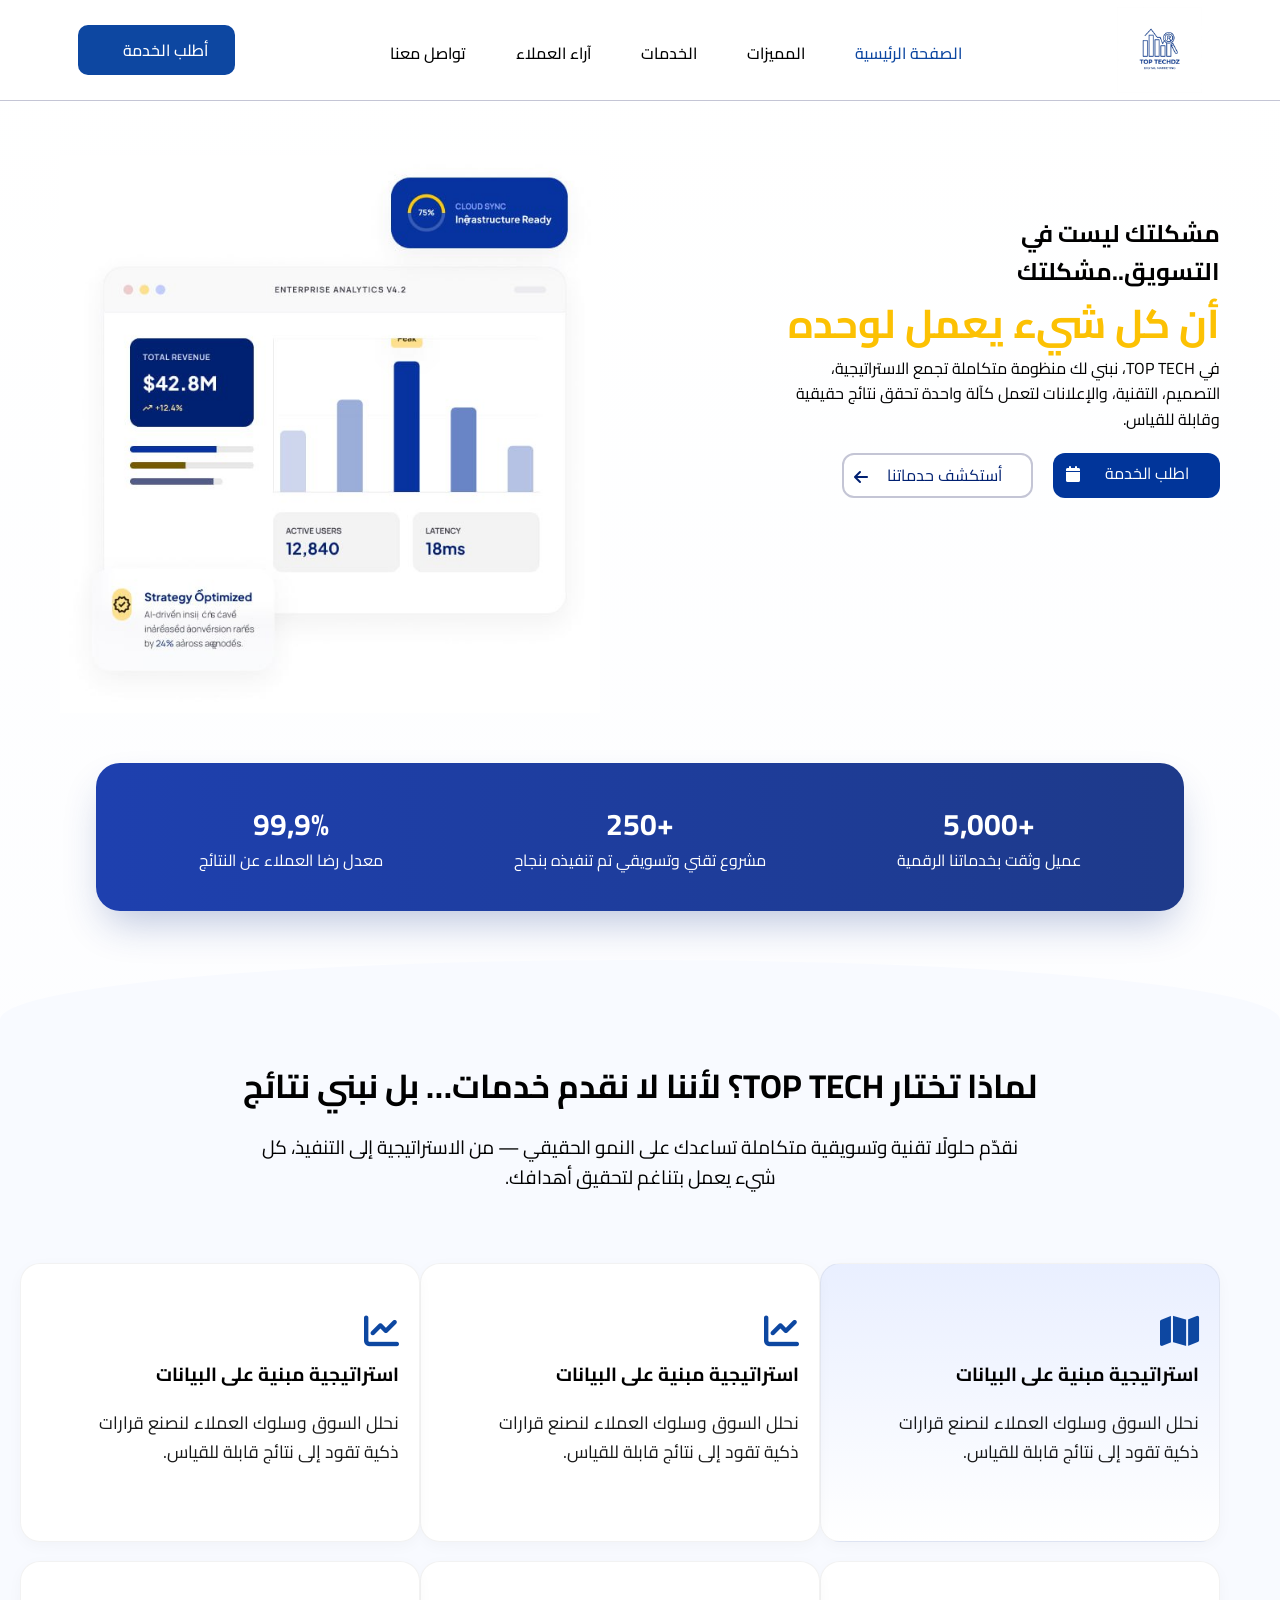
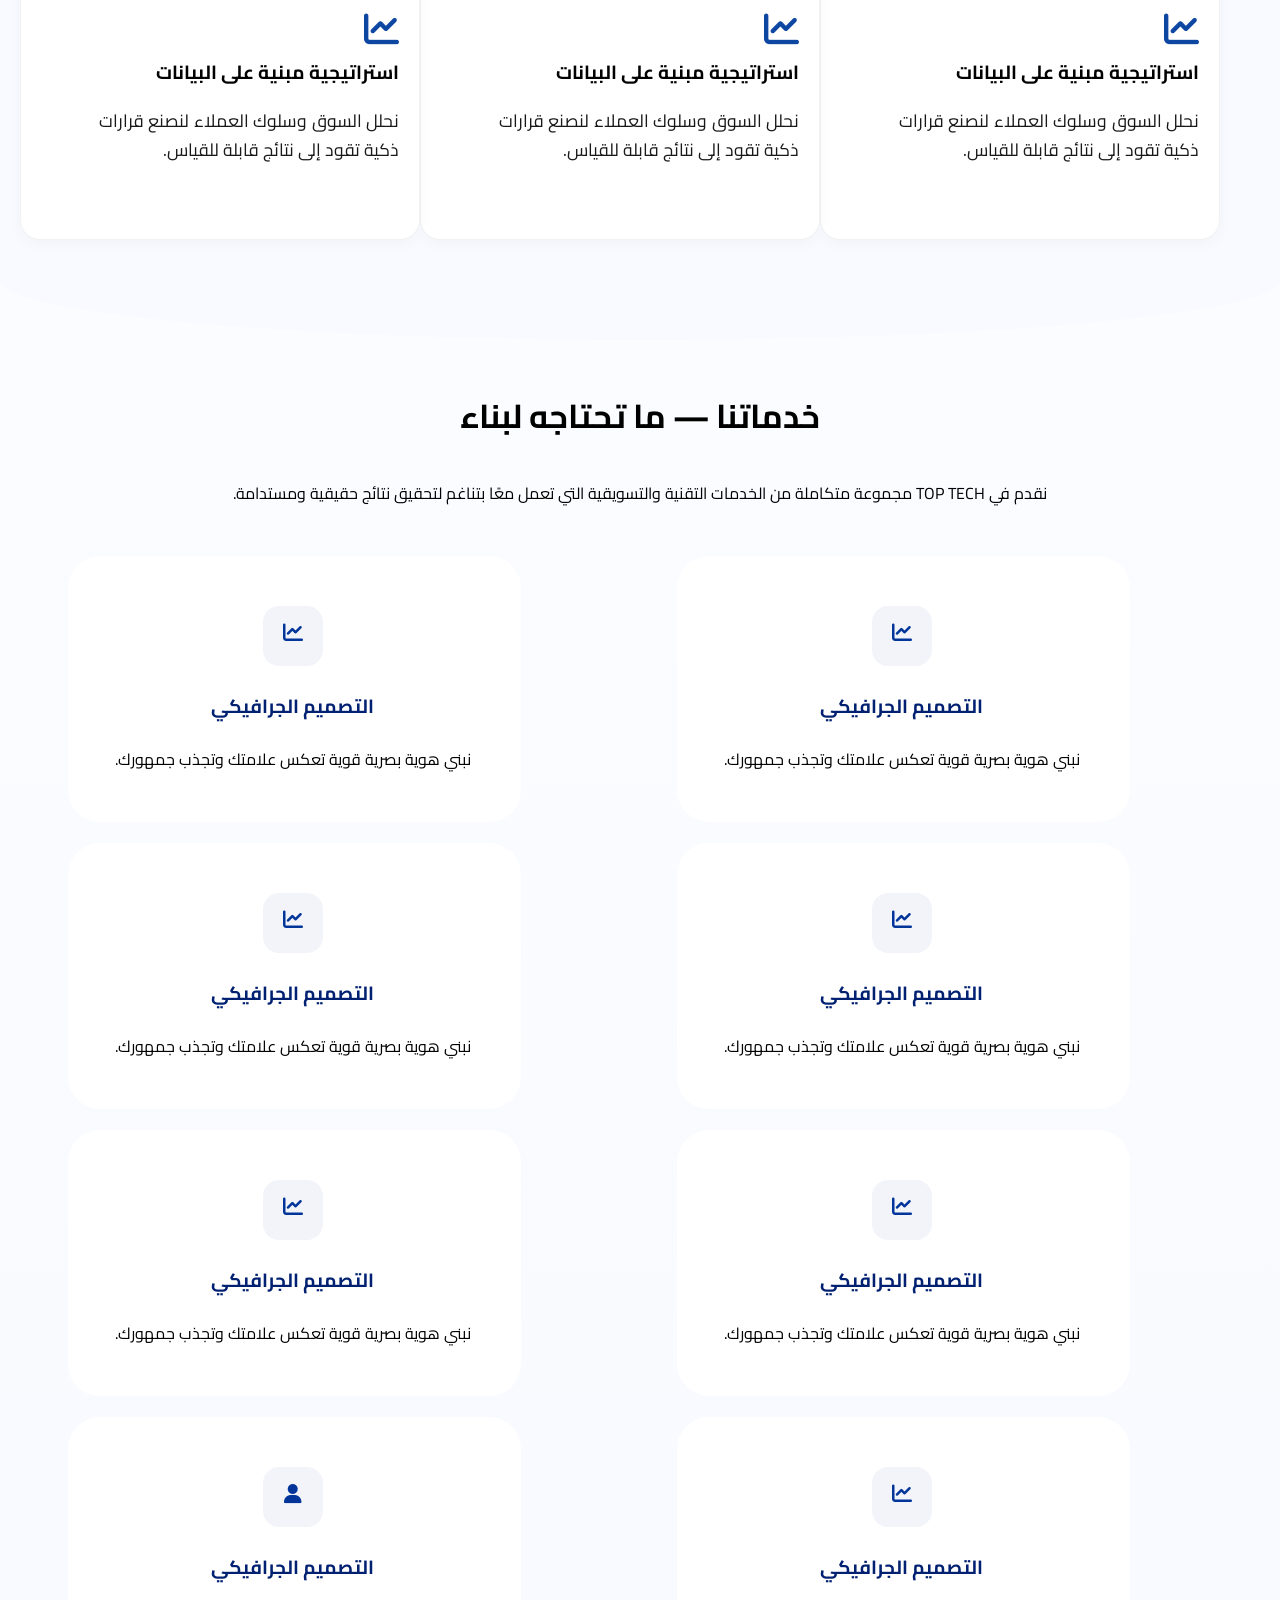
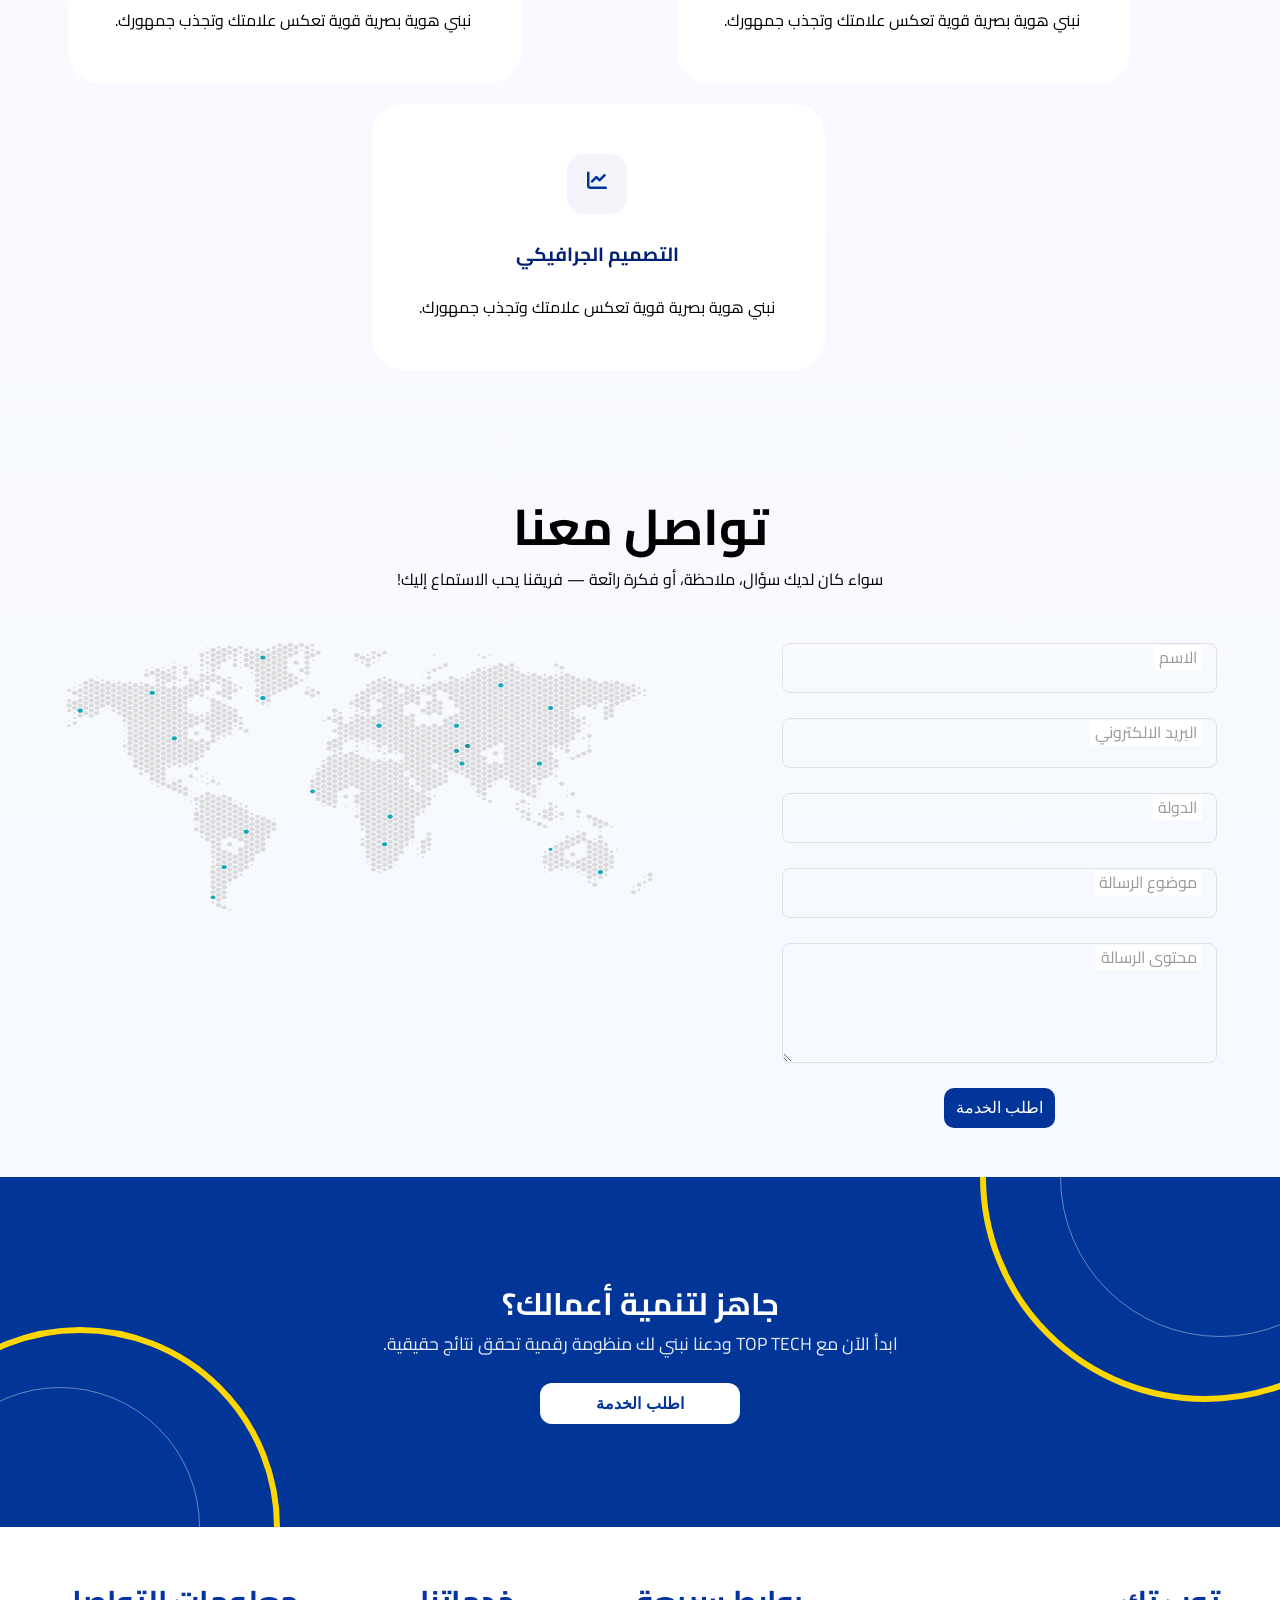
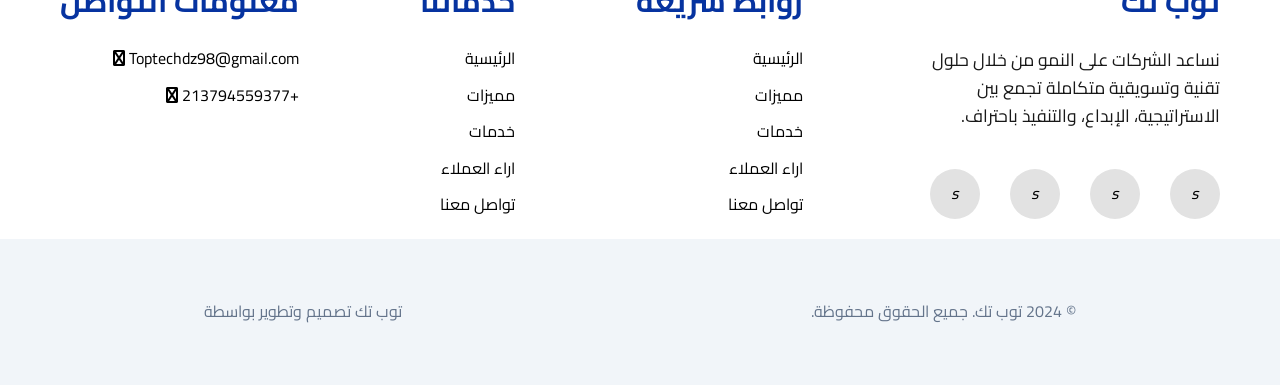
==== index.html @ 5fe34025 "first commit" ====
<!DOCTYPE html>
<html lang="en">
<head>
    <meta charset="UTF-8">
    <meta name="viewport" content="width=device-width, initial-scale=1.0">
    <title>Document</title>
    <link rel="stylesheet" href="https://cdnjs.cloudflare.com/ajax/libs/font-awesome/6.5.1/css/all.min.css" ... />
 <link rel="stylesheet" href="css/main.css">
<link rel="stylesheet" href="css/style.css">
 <link rel="stylesheet" href="css/try.css">
<link rel="stylesheet" href="css/user.css">
<link rel="stylesheet" href="css/mediaquery.css"> 
<link rel="stylesheet" href="css/animiation.css"> 
</head>
<body>
    <header>
        <img src="img/logo.png" class="logo">
        <div class="menu-toggle" id="mobile-menu">
        <i class="fa-solid fa-bars"></i>
    </div>
            <ul>
                <li><a href="" class="active">الصفحة الرئيسية</a></li>
                <li><a href=""> المميزات</a></li>
                <li><a href="">الخدمات </a></li>
                <li><a href="">آراء العملاء </a></li>
                <li><a href="">تواصل معنا </a></li>
            </ul>
        <a class="request-sercive">أطلب الخدمة</a>
    </header>

    <section class="hero">
<div class="hero-content">
    <h1>مشكلتك ليست في التسويق..مشكلتك </h1>
    <span>أن كل شيء يعمل  لوحده </span>
    <p>في TOP TECH، نبني لك منظومة متكاملة تجمع الاستراتيجية، التصميم،
التقنية، والإعلانات لتعمل كآلة واحدة تحقق نتائج حقيقية وقابلة للقياس.</p>
<div class="btns">
    <a href="#" class="ask">
        اطلب الخدمة
        <i class="fa-solid fa-calendar"></i>
    </a>
    <a href="#" class="discocer"> أستكشف حدماتنا

        <i class="fa-solid fa-arrow-left"></i>
    </a>
</div>
</div>
<div class="hero-img">
<img src="img/hero.jpeg">
</div>
    </section>
<section class="statics reveal fade-right">
    <div class="clinints">
        <span class="number">+5,000</span>
        <span>عميل وثقت بخدماتنا الرقمية</span>
    </div>
    <div class="clinints">
        <span class="number">+250</span>
        <span>مشروع تقني وتسويقي تم تنفيذه بنجاح</span>
    </div>
    <div class="clinints">
        <span class="number">99,9%</span>
        <span>معدل رضا العملاء عن النتائج</span>
    </div>
</section>
<section class="why-us reveal">
    <span>لماذا تختار TOP TECH؟  لأننا لا نقدم خدمات… بل نبني نتائج</span>
    <p>نقدّم حلولًا تقنية وتسويقية متكاملة تساعدك على النمو الحقيقي — من الاستراتيجية إلى التنفيذ، كل شيء يعمل بتناغم لتحقيق أهدافك.</p>
    <section class="content ">
        <div class="active">
<i class="fa-solid fa-map"></i>
            <span>استراتيجية مبنية على البيانات</span>
            <p>نحلل السوق وسلوك العملاء لنصنع قرارات ذكية تقود إلى نتائج قابلة للقياس.</p>
        </div>
        <div>
        <i class="fa-solid fa-chart-line"></i>
            <span>استراتيجية مبنية على البيانات</span>
            <p>نحلل السوق وسلوك العملاء لنصنع قرارات ذكية تقود إلى نتائج قابلة للقياس.</p>
        </div>
        <div>
      <i class="fa-solid fa-chart-line"></i>
            <span>استراتيجية مبنية على البيانات</span>
            <p>نحلل السوق وسلوك العملاء لنصنع قرارات ذكية تقود إلى نتائج قابلة للقياس.</p>
        </div>
        <div>
        <i class="fa-solid fa-chart-line"></i>
            <span>استراتيجية مبنية على البيانات</span>
            <p>نحلل السوق وسلوك العملاء لنصنع قرارات ذكية تقود إلى نتائج قابلة للقياس.</p>
        </div>
        <div>
        <i class="fa-solid fa-chart-line"></i>
            <span>استراتيجية مبنية على البيانات</span>
            <p>نحلل السوق وسلوك العملاء لنصنع قرارات ذكية تقود إلى نتائج قابلة للقياس.</p>
        </div>
        <div>
        <i class="fa-solid fa-chart-line"></i>
            <span>استراتيجية مبنية على البيانات</span>
            <p>نحلل السوق وسلوك العملاء لنصنع قرارات ذكية تقود إلى نتائج قابلة للقياس.</p>
        </div>
    </section>
</section>
<section class="services reveal">
    <span class="title">خدماتنا — ما تحتاجه لبناء</span>
    <p>نقدم في TOP TECH مجموعة متكاملة من الخدمات التقنية والتسويقية التي تعمل
معًا بتناغم لتحقيق نتائج حقيقية ومستدامة.</p>
<div class="cotnent">
    <div class="service">
   <i class="fa-solid fa-chart-line"></i>
        <span class="title">التصميم الجرافيكي</span>
        <p>نبني هوية بصرية قوية تعكس علامتك وتجذب
جمهورك.</p>
    </div>
    <div class="service">
   <i class="fa-solid fa-chart-line"></i>
        <span class="title">التصميم الجرافيكي</span>
        <p>نبني هوية بصرية قوية تعكس علامتك وتجذب
جمهورك.</p>
    </div>
    <div class="service">
   <i class="fa-solid fa-chart-line"></i>
        <span class="title">التصميم الجرافيكي</span>
        <p>نبني هوية بصرية قوية تعكس علامتك وتجذب
جمهورك.</p>
    </div>
    <div class="service">
   <i class="fa-solid fa-chart-line"></i>
        <span class="title">التصميم الجرافيكي</span>
        <p>نبني هوية بصرية قوية تعكس علامتك وتجذب
جمهورك.</p>
    </div>
    <div class="service">
   <i class="fa-solid fa-chart-line"></i>
        <span class="title">التصميم الجرافيكي</span>
        <p>نبني هوية بصرية قوية تعكس علامتك وتجذب
جمهورك.</p>
    </div>
    <div class="service">
   <i class="fa-solid fa-chart-line"></i>
        <span class="title">التصميم الجرافيكي</span>
        <p>نبني هوية بصرية قوية تعكس علامتك وتجذب
جمهورك.</p>
    </div>
    <div class="service">
   <i class="fa-solid fa-chart-line"></i>
        <span class="title">التصميم الجرافيكي</span>
        <p>نبني هوية بصرية قوية تعكس علامتك وتجذب
جمهورك.</p>
    </div>
    <div class="service">
   <i class="fa-solid fa-user"></i>
        <span class="title">التصميم الجرافيكي</span>
        <p>نبني هوية بصرية قوية تعكس علامتك وتجذب
جمهورك.</p>
    </div>
    <div class="service">
   <i class="fa-solid fa-chart-line"></i>
        <span class="title">التصميم الجرافيكي</span>
        <p>نبني هوية بصرية قوية تعكس علامتك وتجذب
جمهورك.</p>
    </div>
</div>
</section>
<!-- <section class="users reveal">
    <span class="title">ماذا يقول مستخدمونا عن Top Tech</span>
</section> -->
<section class="contact-us reveal">
    <span class="title">تواصل معنا</span>
    <p>سواء كان لديك سؤال، ملاحظة، أو فكرة رائعة — فريقنا يحب الاستماع إليك!</p>
    <div class="content">
    <div class="contact-form">
        <form action="">
            <div class="input-group">
  <input type="text" id="name" placeholder=" " required>
  <label for="name">الاسم</label>
</div>
            <div class="input-group">
  <input type="text" id="name" placeholder=" " required>
  <label for="name">البريد الالكتروني</label>
</div>

            <div class="input-group">
  <input type="text" id="name" placeholder=" " required>
  <label for="name">الدولة</label>
</div>

            <div class="input-group">
  <input type="text" id="name" placeholder=" " required>
  <label for="name">موضوع الرسالة</label>
</div>


     <div class="input-group">
    <textarea id="message" placeholder=" " required></textarea>
    <label for="message">محتوى الرسالة</label>
</div>
<button>اطلب الخدمة</button>
        </form>
    </div>
    <div class="contact-img">
        <img src="img/MAP.png">
    </div>
</section>
<section class="ask-services reveal">
    <div class="bg-shape left-1"></div>
    <div class="bg-shape left-2"></div>
    <div class="bg-shape right-1"></div>
    <div class="bg-shape right-2"></div>
    <div class="content">
    <span class="title">جاهز لتنمية أعمالك؟</span>
    <p>ابدأ الآن مع TOP TECH ودعنا نبني لك منظومة رقمية تحقق نتائج حقيقية.</p>
    <button>اطلب الخدمة</button>
    </div>
</section>

<footer class="reveal">
    <div class="content">
<div class="info">
    <span>توب تك</span>
    <p>نساعد الشركات على النمو من خلال حلول
تقنية وتسويقية متكاملة تجمع بين
الاستراتيجية، الإبداع، والتنفيذ باحتراف.
</p>
<div class="social">
  <a href="">  <i>s</i></a>
  <a href="">  <i>s</i></a>
  <a href="">  <i>s</i></a>
  <a href="">  <i>s</i></a>
</div>
</div>    

<div class="links">
    <span>روابط سريعة</span>
    <ul>
        <li><a href="">الرئيسية</a></li>
        <li><a href="">مميزات</a></li>
        <li><a href="">خدمات</a></li>
        <li><a href="">اراء العملاء</a></li>
        <li><a href="">تواصل معنا</a></li>
    </ul>
</div>
<div class="links">
    <span> خدماتنا</span>
    <ul>
        <li><a href="">الرئيسية</a></li>
        <li><a href="">مميزات</a></li>
        <li><a href="">خدمات</a></li>
        <li><a href="">اراء العملاء</a></li>
        <li><a href="">تواصل معنا</a></li>
    </ul>
</div>
<div class="contacts">
    <span>معلومات التواصل</span>
    <div class="contatct">
    <div class="con">
        <span>Toptechdz98@gmail.com</span>
   <i class="fa-brands fa-facebook"></i>
    </div>
    <div class="con">
        <span>+213794559377</span>
<i class="fa-brands fa-facebook"></i>
    </div>
    </div>
</div>
    </div>
    <div class="copyright">
        <span>
© 2024 توب تك. جميع الحقوق محفوظة.</span>
<span>توب تك
تصميم وتطوير بواسطة</span>
    </div>
</footer>
</div>

<script>
function reveal() {
    var reveals = document.querySelectorAll(".reveal");

    for (var i = 0; i < reveals.length; i++) {
        var windowHeight = window.innerHeight;
        var elementTop = reveals[i].getBoundingClientRect().top;
        var elementVisible = 100; // المسافة قبل ما يبدأ الأنميشن (بالبكسل)

        if (elementTop < windowHeight - elementVisible) {
            reveals[i].classList.add("active");
        }
    }
}

// تشغيل الدالة عند السكرول
window.addEventListener("scroll", reveal);

// تشغيلها مرة واحدة عند تحميل الصفحة للتأكد من العناصر الظاهرة أصلاً
reveal();
</script>

</body>
</html>
---- css/main.css ----
@import url('https://fonts.googleapis.com/css2?family=Cairo:wght@400;500;700&display=swap');

body {
    font-family: 'Cairo', sans-serif;
}
*, *::before, *::after {
    margin: 0;
    padding: 0;
    box-sizing: border-box;
}
html {
    scroll-behavior: smooth; 
}
body {
    line-height: 1.6;
    overflow-x: hidden;
    direction: rtl; 
    font-family: 'Cairo', sans-serif;
    direction: rtl; 
    background: linear-gradient(180deg, #FFFFFF 0%, #F4F7FF 100%);
    box-sizing: border-box;
}
.fas, .fab, .far, .fa {
    font-family: "Font Awesome 5 Free" !important; /* تأكد من اسم الإصدار لديك */
}
ul {
    list-style: none; 
}
a {
    text-decoration: none;
    color: inherit;
}
img {
    max-width: 100%;
    display: block;
}

button {
    cursor: pointer;
    border: none;
    outline: none;
    background: none;
    transition: var(--transition);
}
.fa, .fas, .fab, .far, .fa-solid, .fa-brands {
    font-family: "Font Awesome 6 Free" !important;
    font-weight: 900; /* ضروري جداً للأيقونات الممتلئة */
}
header{
    background-color: #FFFFFF;
    display: flex;
    justify-content: space-around;
    border-bottom: 1px solid #C4C5D5;
}
header .logo{
    width: 85px;
    height: 86px;
    margin-top: 7px;
    margin-bottom: 7px;
}
header  ul{
    display: flex;
    margin-top: 41px;
    gap:50px;
}
header  ul li  a{
font-weight: 500;
font-size: 16px;
color: #000000;
    transition: all 0.3s ease;
}
header  ul li  a:hover,
header  ul li  a.active{
    color: #0D47A1;
}
header .request-sercive{
    display: block;
    width: 157px;
    height: 50px;
    margin-top: 25px;
    background-color: #0D47A1;
    color: white;
    border: none;
    border-radius: 10px;
    font-size: 16px;
    font-weight: 500;
    padding: 13px 27px 10px 26px;
}



footer{
    
    background: white;
    display: flex;
    flex-direction: column;
}
footer .content{
    display: flex;
    flex-wrap: wrap;
    justify-content: space-around;
    padding-top: 50px;
    margin-bottom: 20px;
}

footer .content .info span
{
        font-size: 30px;
    font-weight: bold;
    color: #0633A0;
}
footer .content .info p

{
        width: 296px;
    margin-top: 21px;
    margin-bottom: 39px;
}
footer .content .info .social{
        display: flex;
    gap: 30px;
}
footer .content .info .social a

{
    background: #E2E2E2;
    width: 50px;
    height: 50px;
    text-align: center;
    padding-top: 12px;
    border-radius: 50%;
}
footer .content .links span
{
        font-size: 30px;
    font-weight: bold;
    color: #0633A0;
}
footer .content .links  ul{
   margin-top: 21px;
       display: flex;
    flex-direction: column;
    gap: 11px;
}
footer .content .contacts>span
{
    font-size: 30px;
    font-weight: bold;
    color: #0633A0;
}

footer .contacts .contacts> .con

{
    margin-top: 21px;
    display: flex;
    flex-direction: column;
    gap: 11px;
}
footer .contacts .contatct{
        margin-top: 21px;
    display: flex;
    flex-direction: column;
    gap: 11px;
}
footer  .copyright{
    display: flex;
    justify-content: space-around;
    padding-top: 60px;
    padding-bottom: 60px;
    background-color: #F1F5F9;
    color:
rgba(100, 116, 139, 1);
}
---- css/style.css ----
/****************/
/* هذا الكود يمنع خط 'Cairo' من التأثير على الأيقونات */

/*************hero***********/
.hero{
    padding-top: 54px;
    display: flex;
    justify-content: space-around;
    gap: 50px;
    padding-bottom: 50px;
}
.hero .hero-content{
    padding-top: 60px;
    padding-bottom: 20px;
}

.hero .hero-content h1{
    
    width: 339px;
}
.hero .hero-content span

{
        font-size: 40px;
    font-weight: bold;
    color: #FCC103;
}
.hero .hero-content p{
    width: 450px;
}
.hero .hero-content  .btns{
    display: flex;
    margin-top: 20px;
    gap: 20px;
}
.hero .hero-content  .btns .ask{
    background: #01359A;
    display: block;
    color: white;
      width: 167px;
    height: 45px;
    padding-top: 8px;
    padding-right: 19px;
    border-radius: 12px;
    display: flex;
    justify-content: space-around;
}
.hero .hero-content  .btns .ask i{
    padding-top: 5px;
    display: block;
}
.hero .hero-content  .btns .discocer{
    background: #ffff;
    display: flex;
    color: #002071;
    width: 191px;
    height: 45px;
    padding-top: 8px;
    padding-right: 19px;
    border-radius: 12px;
    border: 2px solid rgba(196, 197, 213, 1);
    justify-content: space-around;
}
.hero .hero-content  .btns .discocer i{
    display: block;
    padding-top: 6px;
}
.hero .hero-img{
          width: 540px;
}
/*****************/
.statics{
    display: flex;
    justify-content: space-around;
    background: #01359A;
    width: 85%;
    margin: auto;
    border-radius: 24px;
    padding: 37px;
    margin-bottom: 50px;
    background: linear-gradient(90deg, #1e40af 0%, #1e3a8a 100%);
    box-shadow: 0 20px 40px -10px rgba(30, 58, 138, 0.3);
}
.statics .clinints{
     display: flex;
    flex-direction: column;
    color: white;
    text-align: center;
}
.statics .clinints .number{
        font-size: 30px;
    font-weight: bold;
}
/*****/
.why-us{
    background: #F5F8FF;
    padding: 100px 20px;
    margin: auto;
    text-align: center;
    position: relative;
    background-color: #f8faff; /* لون الخلفية الفاتح جداً */
    overflow: hidden;/* هذا السطر يصنع الانحناء في الأعلى والأسفل */
border-top-left-radius: 50% 60px;
border-top-right-radius: 50% 60px;
border-bottom-left-radius: 50% 60px;
border-bottom-right-radius: 50% 60px;
}
.why-us>span{
        font-size: 33px;
    font-weight: bold;
    display: block;
    margin-bottom: 19px;
}
.why-us>p{
    color: #000000;
    font-size: 19px;
    width: 800px;
    display: block;
    margin: auto;}
   
.why-us .content{
margin-top: 50px;
    display: flex;
    flex-wrap: wrap;
    justify-content: space-around;
      margin-right: 40px;

}
.why-us .content div{
    flex: 1 1 350px; /* ينمو ويصغر، لكن حجمه الأساسي 300px */
    max-width: 450px; /* نحدد أقصى عرض للكرت الواحد حتى لا يتمدد بشكل مبالغ فيه */
        display: flex;
    background: #fff;
    flex-direction: column;
    margin-top: 20px;
    padding-top: 50px;
    text-align: justify;
    padding-right: 20px;
    padding-bottom: 50px;
    border-radius: 20px;
    padding-left: 53px;
    border: 1px solid rgba(0, 0, 0, 0.05); 
    box-shadow: 0 4px 15px rgba(0, 0, 0, 0.03);
    transition: transform 0.3s ease, box-shadow 0.3s ease, border-color 0.3s ease;
    will-change: transform; /* تلميح للمتصفح لتجهيز تسريع الجهاز (GPU acceleration) */
}
.why-us .content div.active,
.why-us .content div:hover{
    background: linear-gradient(180deg, #E9EFFF 0%, #FFFFFF 100%);
}

.why-us .content div:hover{

transform: translateY(-8px); /* ترفع البطاقة للأعلى قليلاً (قيمة سالبة) */
    box-shadow: 0 10px 25px rgba(0, 71, 177, 0.08); /* ظل أعمق وبلون الأزرق الخفيف */
    border-color: #0047b1; /* تغيير لون الـ border ليتناسب مع هوية TOP TECH */
    }
.why-us   .content div i{
    color: #0D47A1;
        width: 20px;
    display: block;
    height: 20px;
    margin-bottom: 25px;
    font-size: 35px;
}
.why-us   .content div span{
    font-weight: bold;
    font-size: 19px;
    margin-bottom: 20px;
}
.why-us  .content div  p{
width: 300px;
}
/*****************/
.services{
        display: flex;
    flex-direction: column;
    flex-wrap: wrap;
    margin-top: 50px;
    text-align: center;

}
.services >span.title{
        font-size: 33px;
    font-weight: bold;
    margin-bottom: 38px;
}
.services .cotnent{
        display: flex;
    flex-wrap: wrap;
    justify-content: space-around;
    margin-top: 50px;
    margin-bottom: 50px;
    gap: 21px;
    
    padding-right: 83px;
}
.services .cotnent  .service{
      background: white;
    border-radius: 32px;
    padding-top: 50px;
    padding-bottom: 50px;
    text-align: center;
    padding-right: 50px;
    padding-left: 47px;
    display: flex;
    flex-direction: column;
    gap: 25px;
}
.services .cotnent  .service i{
        display: block;
    width: 60px;
    text-align: center;
    margin: auto;
    height: 60px;
    border-radius: 16px;
    padding-top: 17px;
    color: #01359A;
    background: #0633A00D;
    font-size: 20px;
    font-weight: bold;

}
.services   .cotnent  .service .title
{
        color: #002071;
    font-size: 19px;
    font-weight: bold;
}

.contact-us{
    margin-top: 66px;
    text-align: center;
    margin-bottom: 50px;
}

.contact-us .title{
        font-size: 50px;
    font-weight: bold;
}
.contact-us p{
    margin-bottom: 50px;
}
.contact-us
.content{
    display: flex;
    justify-content: space-around;
}
.contact-us .contact-form

{
    
    width: 34%;
}
.contact-us .contact-form button{

    background: #01359A;
    width: 111px;
    height: 40px;
    border-radius: 10px;
    color: white;
    font-size: 16px;}
.contact-us
.content .contact-img img{
    
    width: 594px;
    height: 268px;
}

.ask-services{
background-color: #013698; /* اللون الأزرق الأساسي */
    height: 350px;
    width: 100%;
    position: relative;
    overflow: hidden; /* لقص الزوائد خارج الإطار */
    display: flex;
    align-items: center;
    justify-content: center;
    text-align: center;
    color: white;
    direction: rtl; /* لضبط اتجاه النص العربي */
}
.ask-services .title{
    
    font-size: 31px;
    font-weight: bold;
}
.ask-services button{
    
    background: white;
    width: 200px;
    height: 41px;
    border-radius: 12px;
    font-size: 16px;
    color: #01359A;
    font-weight: bold;
}




.bg-shape {
    position: absolute;
    border: 1.5px solid rgba(255, 255, 255, 0.4); /* خط أبيض شفاف */
    border-radius: 50%;
    pointer-events: none; /* لكي لا تعيق النقر على الزر */
}

/* --- الجهة اليسرى --- */
.left-1 {
    width: 280px;
    height: 280px;
    bottom: -140px;
    left: -80px;
}

.left-2 {
    width: 400px;
    height: 400px;
    bottom: -200px;
    left: -120px;
        border: 6px solid;
    border-color: #FFD700; /* الخط الأصفر/الذهبي */
}

/* --- الجهة اليمنى --- */
.right-1 {
    width: 320px;
    height: 320px;
    top: -160px;
    right: -100px;
}

.right-2 {
    width: 450px;
    height: 450px;
    top: -225px;
    right: -150px;
        border: 6px solid;
    border-color: #FFD700; /* الخط الأصفر/الذهبي */
}

/* محتوى النص */
.content { z-index: 2; }
.content h1 { font-size: 2.2rem; margin-bottom: 15px; font-weight: bold; }
.content p { font-size: 1.1rem; margin-bottom: 25px; opacity: 0.9; }

.cta-button {
    background: white;
    color: #013698;
    padding: 12px 30px;
    border: none;
    border-radius: 8px;
    font-weight: bold;
    font-size: 1rem;
    cursor: pointer;
    transition: 0.3s;
}

.cta-button:hover {
    background: #f0f0f0;
    transform: translateY(-2px);
}








.container {
    width: 100%;
    max-width: 1200px; /* أو 1140px حسب عرض التصميم عندك */
    margin-right: auto;
    margin-left: auto;
    padding-right: 10px;
    padding-left: 10px;
    /* لإضافة لمسة احترافية تناسب التصميم */
    box-sizing: border-box; 
}

/* لجعل الحاويات داخل الشبكة (Grid) متناسقة */
.section-wrapper {
    padding: 80px 0; /* مسافة رأسية كبيرة بين الأقسام كما في التصميم */
}

/* */
/* .services */
/* .services */
/* .services */
/* .services */
/* .services */
/* .services */
/* .services */
/* .why-us */
/* .why-us */
---- css/try.css ----
/* الحاوية الرئيسية */
.input-group {
    position: relative;
    margin-bottom: 25px;
    width: 100%;
}

/* تنسيق الـ Input */
.input-group input {
    width: 100%;
    padding: 15px;
    border: 1px solid #e0e0e0; /* لون الـ Border الافتراضي */
    border-radius: 8px;
    outline: none;
    background: transparent;
    transition: 0.3s;
    font-size: 16px;
    text-align: right; /* للغة العربية */
        width: 318px;
}

/* تنسيق الـ Label */
.input-group label {
    position: absolute;
    right: 15px; /* البداية من اليمين */
    top: 50%;
    transform: translateY(-50%);
    background: #fff; /* خلفية بيضاء لتغطية الـ Border */
    padding: 0 5px;
    color: #999;
    pointer-events: none; /* لكي لا يمنع الضغط على الـ input */
    transition: 0.3s ease;
}

/* الحالة عند الضغط (Focus) أو عندما لا يكون الحقل فارغاً */
.input-group input:focus,
.input-group input:not(:placeholder-shown) {
    border-color: #0D47A1; /* لون الـ Border عند التفاعل */
}

.input-group input:focus + label,
.input-group input:not(:placeholder-shown) + label {
    top: 0; /* يرتفع للأعلى ليقطع الـ Border */
    font-size: 12px;
    color: #0D47A1;
    font-weight: bold;
}
/* الحاوية الأساسية */
.input-group {
    position: relative;
    margin-bottom: 20px;
    direction: rtl;
}

/* تنسيق الـ Textarea */
.input-group textarea {
    width: 100%;
    min-height: 120px;
    padding: 20px 15px 10px; /* زيادة الحشو العلوي لترك مساحة للـ Label */
    border: 1px solid #e0e0e0;
    border-radius: 10px;
    outline: none;
    background-color: #fcfcfc;
    font-family: 'Cairo', sans-serif;
    font-size: 15px;
    transition: all 0.3s ease;
    display: block;
}

/* تنسيق الـ Label الافتراضي (جوا الـ textarea) */
.input-group label {
    position: absolute;
    top: 18px; /* مكانه وهو جوا */
    right: 15px;
    color: #999;
    font-size: 15px;
    pointer-events: none; /* عشان تضغط من خلاله */
    transition: all 0.3s ease; /* سرعة الحركة */
    background: transparent;
}

/* الحالة المهمة: 
   عند التركيز (focus) 
   أو إذا كان الحقل "ليس فارغاً" (:not(:placeholder-shown))
*/
.input-group textarea:focus + label,
.input-group textarea:not(:placeholder-shown) + label {
    top: -12px;           /* يطلعه فوق الحدود */
    right: 12px;          /* يزيحه لليمين قليلاً */
    font-size: 12px;      /* يصغر الخط */
    color: #003399;       /* يغير اللون للأزرق */
    background: #fff;     /* يعطيه خلفية بيضاء عشان يغطي الخط اللي تحته */
    padding: 0 8px;       /* مسافة حول النص فوق الخط */
    font-weight: bold;
}

/* تغيير لون الحدود عند الضغط */
.input-group textarea:focus {
    border-color: #003399;
    background-color: #fff;
    box-shadow: 0 4px 10px rgba(0,0,0,0.05);
}
/* الحاوية الأساسية */
.input-group {
    position: relative;
    margin-bottom: 25px; /* توحيد المسافات مع الـ input */
    direction: rtl;
    width: 100%;
}

/* تنسيق الـ Textarea */
.input-group textarea {
    width: 100%;
    min-height: 120px;
    padding: 15px; /* حشو متساوي */
    border: 1px solid #e0e0e0;
    border-radius: 8px;
    outline: none;
    background-color: transparent; /* جعلها شفافة لتبدو مثل الـ input */
    font-family: inherit;
    font-size: 16px;
    transition: 0.3s ease;
    display: block;
    resize: vertical; /* السماح للمستخدم بتغيير الحجم عمودياً فقط */
}

/* تنسيق الـ Label الافتراضي */
.input-group label {
    position: absolute;
    top: 15px; /* محاذاة مع أول سطر */
    right: 15px;
    color: #999;
    font-size: 16px;
    pointer-events: none;
    transition: 0.3s ease;
    background: transparent;
    padding: 0 5px;
}

/* الحالة عند التفاعل أو وجود نص */
.input-group textarea:focus + label,
.input-group textarea:not(:placeholder-shown) + label {
    top: -10px;           /* يرتفع ليجلس فوق الـ border */
    right: 12px;
    font-size: 12px;
    color: #003399;
    background: #fff;     /* خلفية بيضاء لقطع الخط */
    font-weight: bold;
    z-index: 10;          /* التأكد من ظهوره فوق الحدود */
}

/* تغيير لون الحدود عند الضغط */
.input-group textarea:focus {
    border-color: #003399;
    border-width: 1.5px; /* زيادة الطابع البصري للـ focus */
}

/* الحاوية */
.input-group {
    position: relative;
    margin-bottom: 25px;
    width: 100%;
}

/* تنسيق الـ Input والـ Textarea معاً */
.input-group input, 
.input-group textarea {
    width: 100%;
    padding: 15px;
    border: 1px solid #e0e0e0;
    border-radius: 8px;
    outline: none;
    background: transparent; /* عشان يظهر التدرج اللوني اللي وراه */
    transition: 0.3s;
    font-size: 16px;
    text-align: right;
    display: block;
    box-sizing: border-box; /* عشان الـ padding ما يخرب العرض */
}

.input-group textarea {
    min-height: 120px;
    resize: vertical;
}

/* تنسيق الـ Label */
.input-group label {
    position: absolute;
    right: 15px;
    top: 15px; /* مكانه الافتراضي */
    color: #999;
    padding: 0 5px; /* مسافة صغيرة عشان يبعد عن الخط من الجوانب */
    pointer-events: none;
    transition: 0.2s ease-out;
    
    /* السر هنا: خلفية بيضاء لقص الخط */
    /* ملاحظة: لو خلفية الكرت تدرج لوني، يفضل تخلي اللون قريب جداً من لون المنطقة اللي هو فيها */
    background-color: white; 
}

/* الحالة عند الـ Focus أو لما يكون فيه نص */
.input-group input:focus + label,
.input-group input:not(:placeholder-shown) + label,
.input-group textarea:focus + label,
.input-group textarea:not(:placeholder-shown) + label {
    top: -10px; /* يرتفع لنص الخط تماماً */
    right: 12px;
    font-size: 13px;
    color: #0D47A1;
    font-weight: bold;
}

/* تغيير لون الحدود عند التفاعل */
.input-group input:focus,
.input-group textarea:focus {
    border: 2px solid #0D47A1;
}
---- css/user.css ----
.timeline-wrap {
      position: relative;
      height: 420px;
    }

    .timeline-wrap svg.curve-svg {
      position: absolute;
      top: 0; left: 0;
      width: 100%; height: 100%;
      overflow: visible;
    }

    /* Steps */
    .step {
      position: absolute;
      max-width: 200px;
      opacity: 0;
      transform: translateY(20px);
      transition: opacity 0.6s ease, transform 0.6s ease;
    }

    .step.visible {
      opacity: 1;
      transform: translateY(0);
    }

    /* Step positions (mirrored for RTL feel) */
    .step-1 { top: 55%; right: 0; text-align: right; }
    .step-2 { top: 30%; right: 38%; text-align: right; }
    .step-3 { top: 5%;  right: 70%; text-align: right; }

    .step-number {
      font-size: 5rem;
      font-weight: 900;
      color: #e8e8e8;
      line-height: 1;
      margin-bottom: -10px;
    }

    .step-title {
      font-size: 1rem;
      font-weight: 700;
      color: var(--dark);
      margin-bottom: 8px;
    }

    .step-desc {
      font-size: 0.82rem;
      color: var(--gray);
      line-height: 1.7;
    }

    /* Animated dot on path */
    @keyframes travel {
      0%   { offset-distance: 0%; }
      100% { offset-distance: 100%; }
    }

    .moving-dot {
      width: 10px; height: 10px;
      background: var(--yellow);
      border-radius: 50%;
      position: absolute;
      top: 0; left: 0;
      offset-path: path('M 480,350 C 380,280 280,200 200,130 C 150,90 90,60 30,30');
      offset-rotate: 0deg;
      animation: travel 3s ease-in-out infinite alternate;
    }


    /* ══════════════════════════════
       RESPONSIVE
    ══════════════════════════════ */
    @media (max-width: 768px) {
      .about-us {
        grid-template-columns: 1fr;
        padding: 60px 24px 80px;
      }
    }
---- css/mediaquery.css ----
/* تنسيقات الشاشات الصغيرة */
@media (max-width: 600px) {
    header {
        justify-content: space-between;
        padding: 0 20px;
        position: relative;
    }

    /* إخفاء القائمة العادية وزر الطلب في الهيدر */
    header ul, 
    header .request-sercive {
        display: none;
    }

    /* إظهار أيقونة البرجر */
    .menu-toggle {
        display: block !important;
        font-size: 24px;
        cursor: pointer;
        margin-top: 30px;
        color: #0D47A1;
    }

    /* تحويل القائمة إلى قائمة منسدلة (Overlay) */
    header ul.show {
        display: flex;
        flex-direction: column;
        position: absolute;
        top: 86px; /* أسفل الهيدر مباشرة */
        left: 0;
        width: 100%;
        background: #fff;
        gap: 0;
        box-shadow: 0 10px 15px rgba(0,0,0,0.1);
        z-index: 1000;
        padding: 20px 0;
    }

    header ul.show li {
        width: 100%;
        text-align: center;
        padding: 15px 0;
        border-bottom: 1px solid #f0f0f0;
    }

    header ul.show li a {
        display: block;
        width: 100%;
    }

    .hero .hero-content span {
    font-size: 29px;}
    .hero .hero-content p {
    width: 306px;
}

.hero .hero-content{
    text-align: center;
}
.statics{
    
    flex-direction: column;
    gap: 38px;
}
.why-us>span {
    font-size: 21px;}
    .why-us>p {
        width: 300px;
    }
    
    .why-us .content {
        gap: 20px;
    }
    .why-us .content div{
        padding-left: 20px;
    }
    .why-us .content div{
        margin-top: 0;
        margin-bottom: 0;
    }
    .contact-us .content{
        flex-direction: column;
    }
    .contact-us .contact-form {
    width: 80%;
    
        margin: auto;
}

.left-1 {
    width: 280px;
    height: 280px;
    bottom: -192px;
    left: -169px;
}

.left-2 {
    width: 400px;
    height: 400px;
    bottom: -275px;
    left: -245px;
    border: 6px solid;
    border-color: #FFD700;
}
.right-1 {
    right: -284px;
}
.right-2 {
    width: 450px;
    height: 450px;
    top: -225px;
    right: -383px;
    border: 6px solid;
    border-color: #FFD700;
}
footer .content {
    display: flex;
    flex-wrap: wrap;
    justify-content: space-around;
    padding-top: 50px;
    flex-direction: column;
    justify-content: center;
    align-items: center;
    margin-bottom: 20px;
}
footer .copyright {
    display: flex;
    justify-content: space-between;
    padding-top: 60px;
    padding-bottom: 60px;
    flex-direction: column;
    background-color: #F1F5F9;
    gap: 22px;
    text-align: center;
}
}
/* تأكد أن البرجر مخفي في الشاشات الكبيرة */
@media (min-width: 601px) {
    .menu-toggle {
        display: none;
    }
}
---- css/animiation.css ----
@keyframes floating {
    0% { transform: translateY(0px); }
    50% { transform: translateY(-15px); }
    100% { transform: translateY(0px); }
}

.hero-img img, .contact-img img {
    animation: floating 4s ease-in-out infinite;
    display: block; /* لضمان عدم حدوث مشاكل في المسافات */
}
/* تحديث لكود الـ why-us والـ service */
.why-us .content div, .services .cotnent .service {
    transition: all 0.4s cubic-bezier(0.25, 0.46, 0.45, 0.94);
    cursor: pointer;
}

.why-us .content div:hover, .services .cotnent .service:hover {
    transform: translateY(-10px);
    box-shadow: 0 15px 30px rgba(13, 71, 161, 0.1);
    border-color: #FCC103; /* لون الهوية الأصفر */
}

/* تحريك الأيقونة داخل البطاقة عند الهوفر */
.why-us .content div:hover i, .services .cotnent .service:hover i {
    transform: scale(1.1) rotate(5deg);
    transition: transform 0.3s ease;
}
.reveal {
    opacity: 0;
    transform: translateY(20px);
    transition: all 0.6s ease-out;
}

.reveal.active {
    opacity: 1;
    transform: translateY(0);
}.hero .hero-content .btns .ask {
    position: relative;
    overflow: hidden;
}

.hero .hero-content .btns .ask::after {
    content: '';
    position: absolute;
    top: -50%;
    left: -60%;
    width: 20%;
    height: 200%;
    background: rgba(255, 255, 255, 0.2);
    transform: rotate(30deg);
    transition: none;
    animation: shine 4s infinite;
}

@keyframes shine {
    0% { left: -60%; }
    20% { left: 120%; }
    100% { left: 120%; }
}


/*****/
/* الحالة الابتدائية: مخفي ونازل قليلاً */
.reveal {
    opacity: 0;
    transform: translateY(30px);
    transition: all 0.8s cubic-bezier(0.2, 0.6, 0.2, 1);
    will-change: opacity, transform;
}

/* الحالة عند الوصول إليه: يظهر ويرتفع لمكانه */
.reveal.active {
    opacity: 1;
    transform: translateY(0);
}
/* القاعدة الأساسية لكل العناصر المتحركة */
.reveal {
    opacity: 0;
    transition: all 0.8s cubic-bezier(0.2, 0.6, 0.2, 1);
    will-change: transform, opacity;
}

/* 1. ظهور من أسفل (مناسب للنصوص والفقرات) */
.fade-up { transform: translateY(40px); }

/* 2. ظهور من اليمين (مناسب للصور أو العناصر الجانبية) */
.fade-right { transform: translateX(-50px); }

/* 3. ظهور من اليسار */
.fade-left { transform: translateX(50px); }

/* 4. تكبير تدريجي (مناسب للأيقونات أو الأرقام) */
.zoom-in { transform: scale(0.85); }

/* الحالة النشطة التي تعيد كل شيء لأصله */
.reveal.active {
    opacity: 1;
    transform: translate(0, 0) scale(1);
}
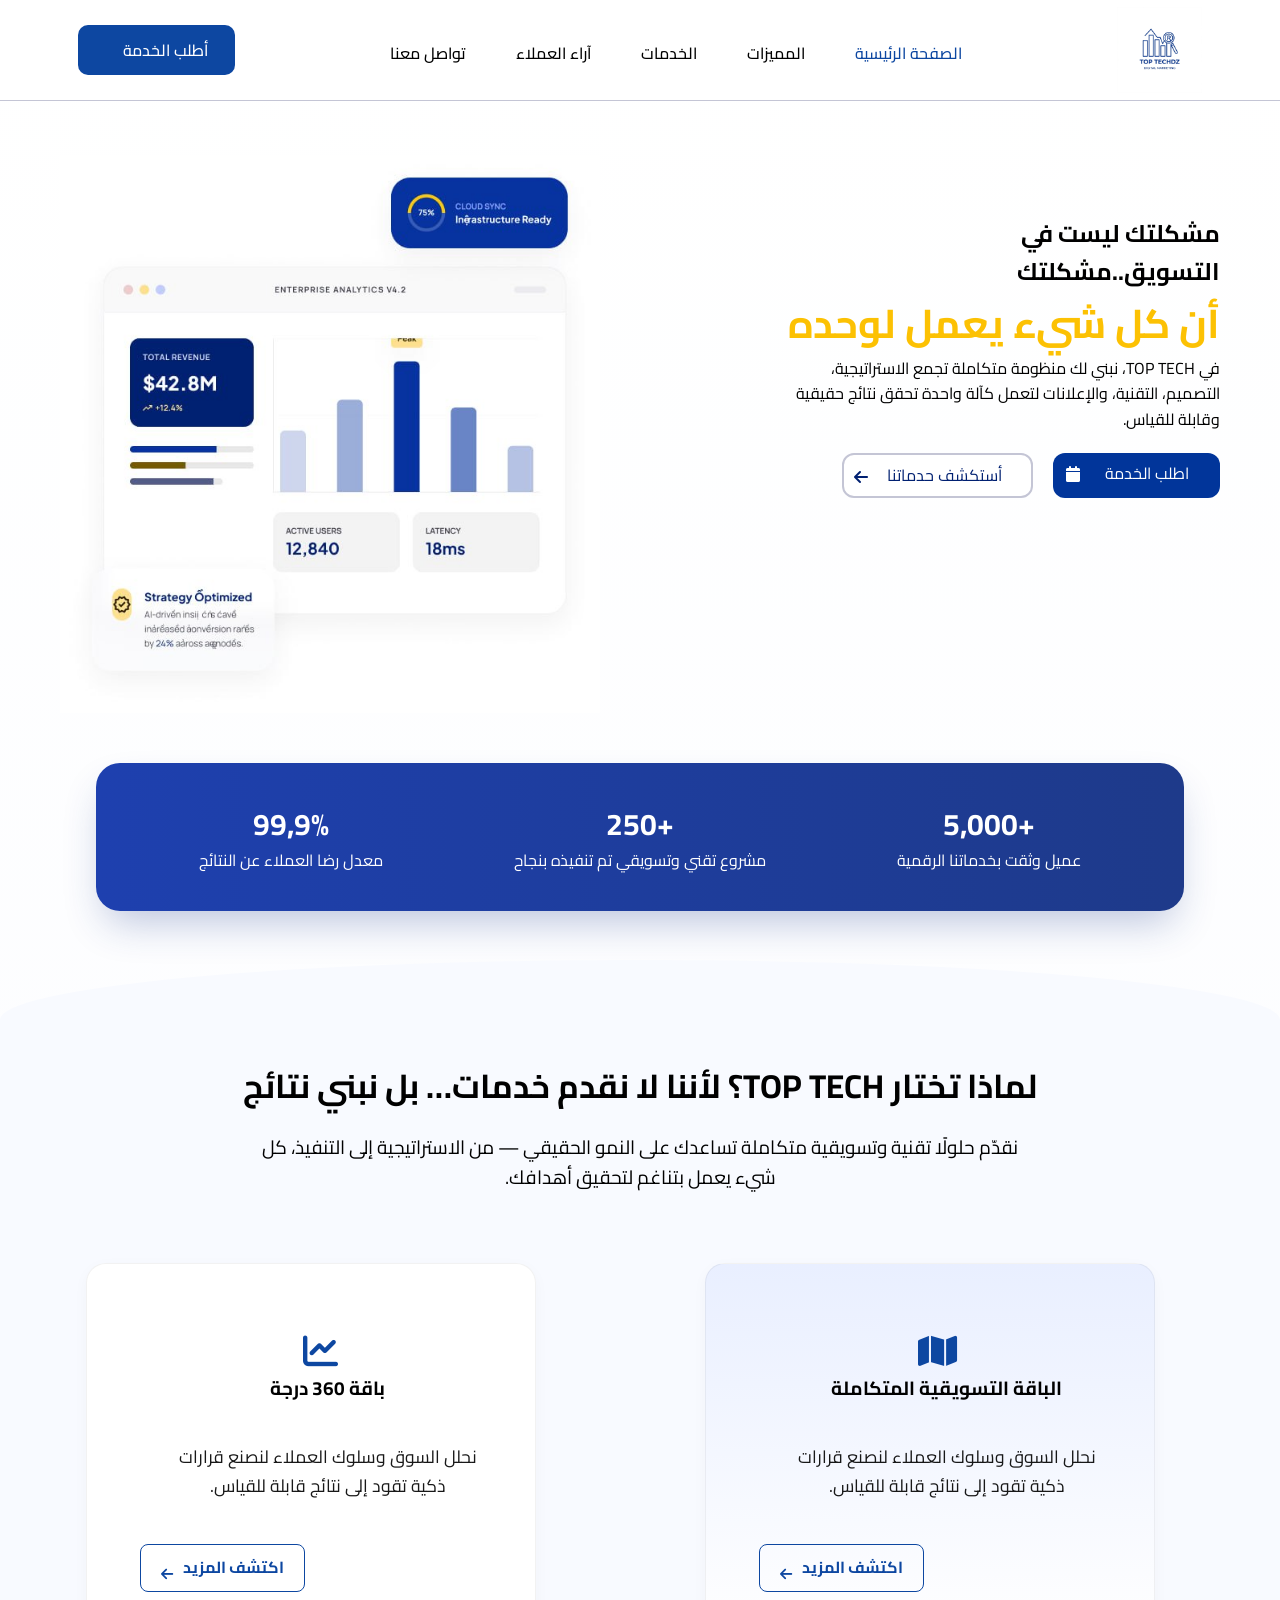
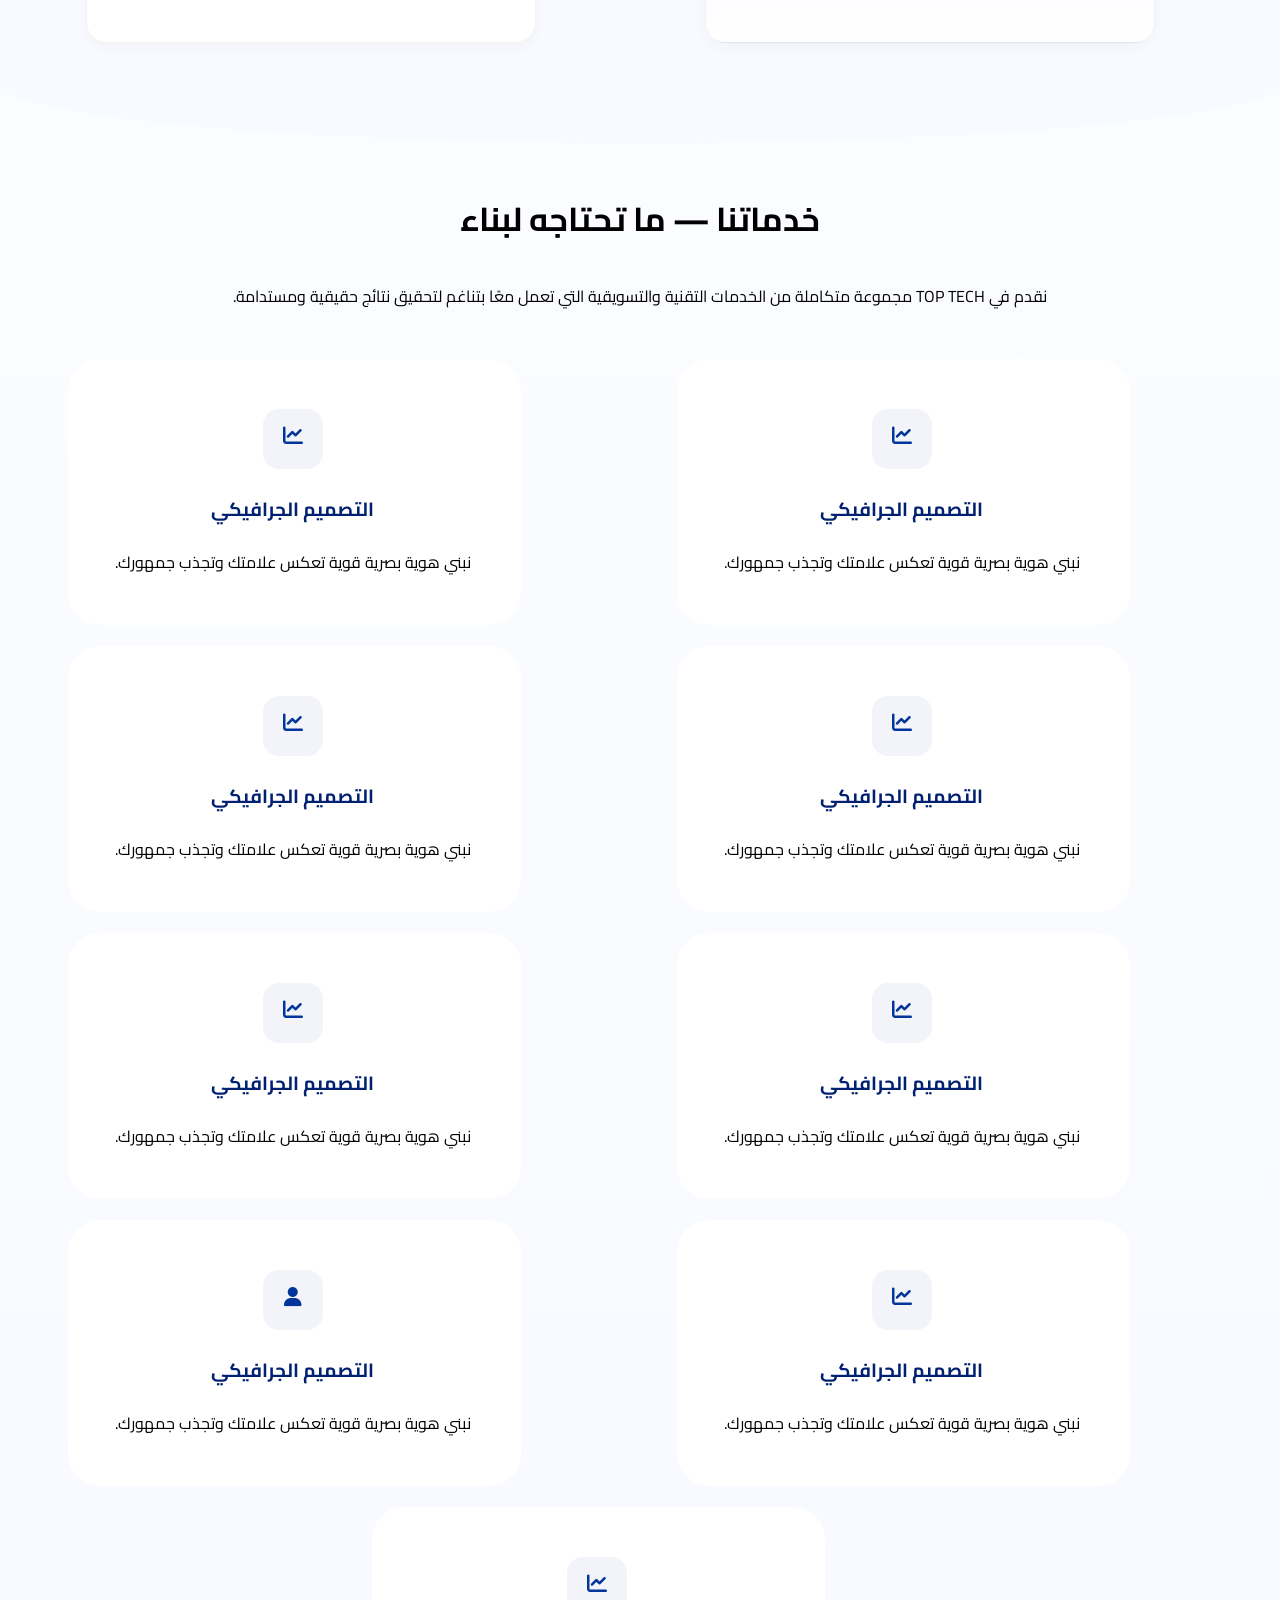
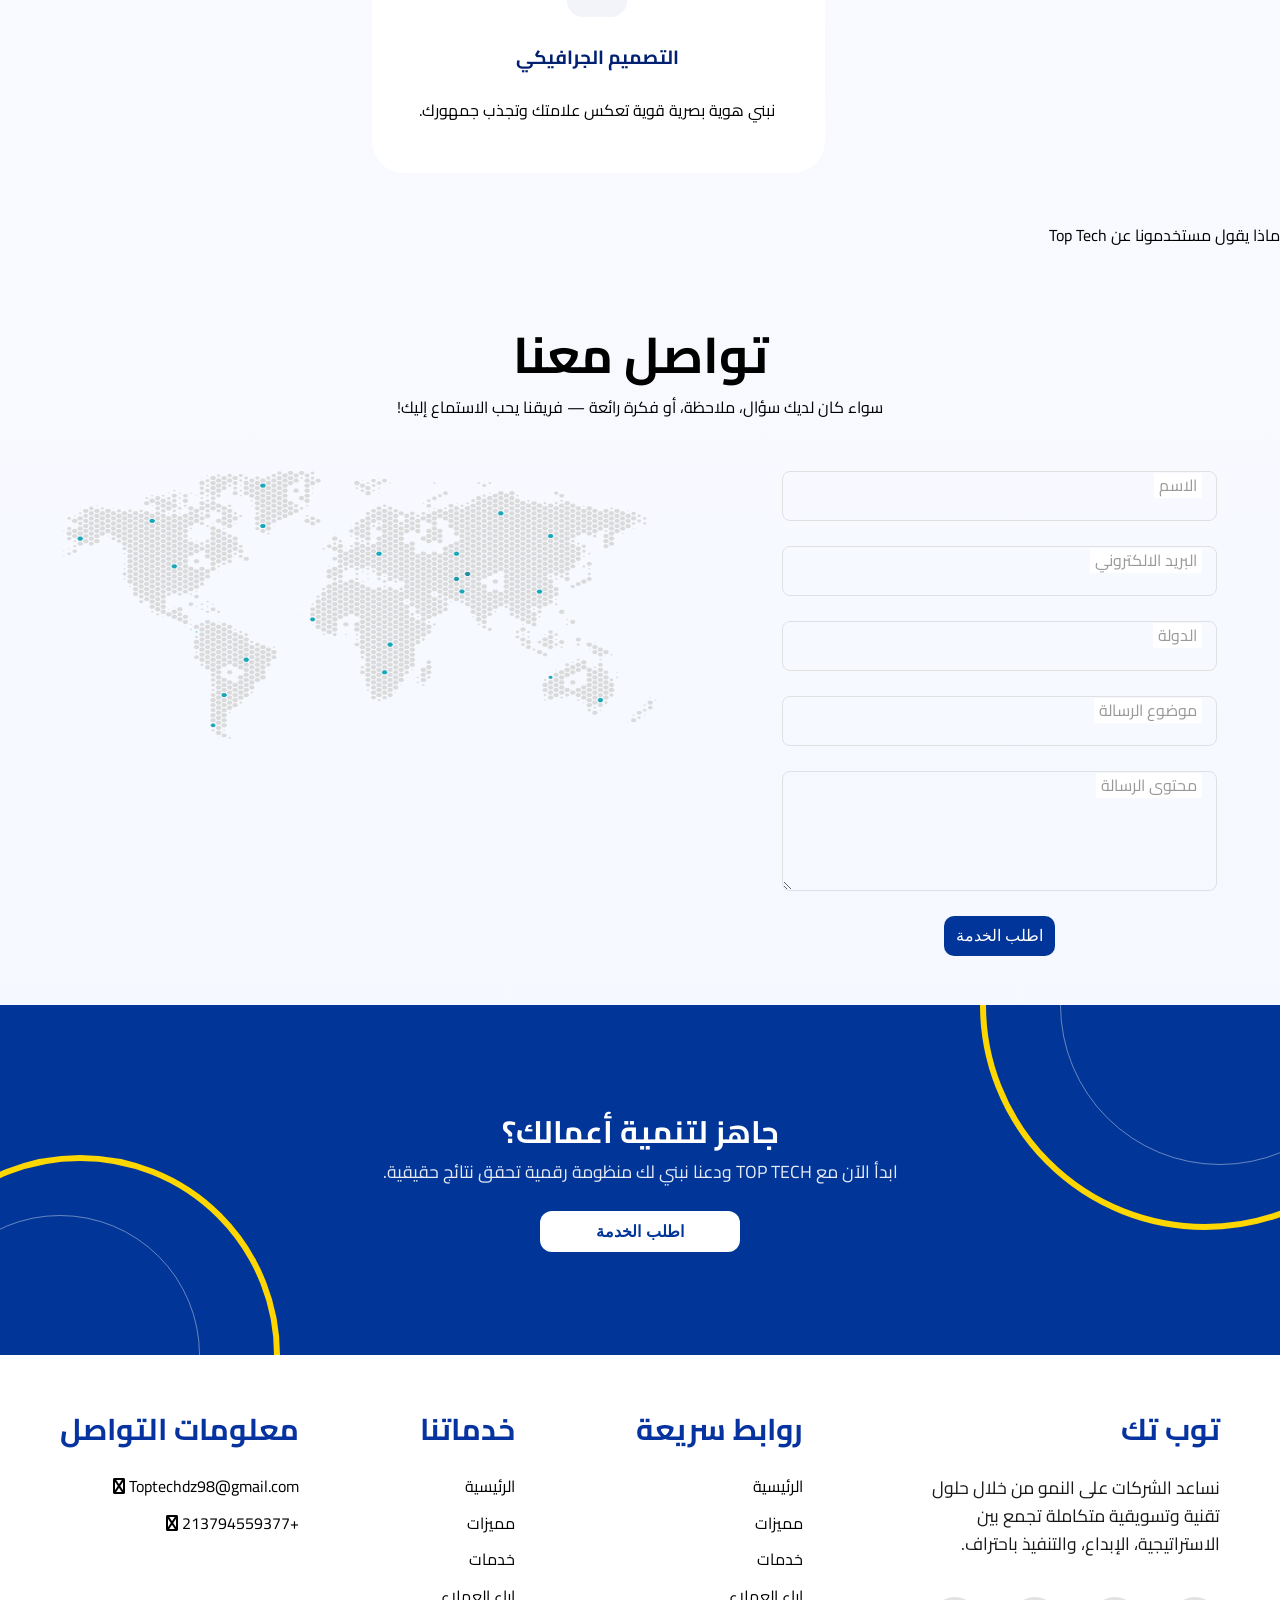
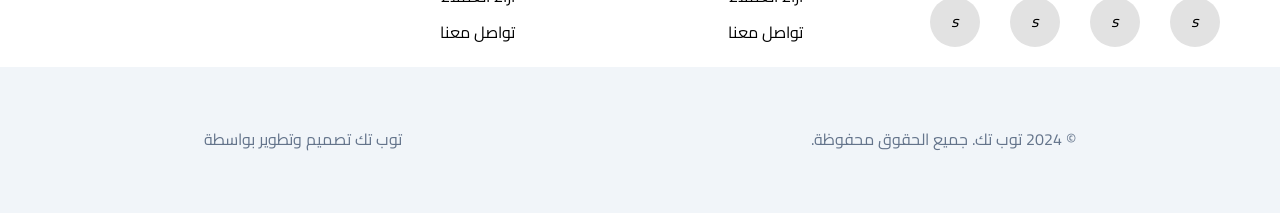
==== commit fede622f: "dassad" ====
--- a/index.html
+++ b/index.html
@@ -69,33 +69,15 @@
     <section class="content ">
         <div class="active">
 <i class="fa-solid fa-map"></i>
-            <span>استراتيجية مبنية على البيانات</span>
+            <span>الباقة التسويقية المتكاملة</span>
             <p>نحلل السوق وسلوك العملاء لنصنع قرارات ذكية تقود إلى نتائج قابلة للقياس.</p>
+            <a href="#" class="card-btn">اكتشف المزيد <i class="fa-solid fa-arrow-left"></i></a>
         </div>
         <div>
         <i class="fa-solid fa-chart-line"></i>
-            <span>استراتيجية مبنية على البيانات</span>
+            <span>باقة 360 درجة</span>
             <p>نحلل السوق وسلوك العملاء لنصنع قرارات ذكية تقود إلى نتائج قابلة للقياس.</p>
-        </div>
-        <div>
-      <i class="fa-solid fa-chart-line"></i>
-            <span>استراتيجية مبنية على البيانات</span>
-            <p>نحلل السوق وسلوك العملاء لنصنع قرارات ذكية تقود إلى نتائج قابلة للقياس.</p>
-        </div>
-        <div>
-        <i class="fa-solid fa-chart-line"></i>
-            <span>استراتيجية مبنية على البيانات</span>
-            <p>نحلل السوق وسلوك العملاء لنصنع قرارات ذكية تقود إلى نتائج قابلة للقياس.</p>
-        </div>
-        <div>
-        <i class="fa-solid fa-chart-line"></i>
-            <span>استراتيجية مبنية على البيانات</span>
-            <p>نحلل السوق وسلوك العملاء لنصنع قرارات ذكية تقود إلى نتائج قابلة للقياس.</p>
-        </div>
-        <div>
-        <i class="fa-solid fa-chart-line"></i>
-            <span>استراتيجية مبنية على البيانات</span>
-            <p>نحلل السوق وسلوك العملاء لنصنع قرارات ذكية تقود إلى نتائج قابلة للقياس.</p>
+            <a href="#" class="card-btn">اكتشف المزيد <i class="fa-solid fa-arrow-left"></i></a>
         </div>
     </section>
 </section>
@@ -160,9 +142,9 @@
     </div>
 </div>
 </section>
-<!-- <section class="users reveal">
+ <section class="users reveal">
     <span class="title">ماذا يقول مستخدمونا عن Top Tech</span>
-</section> -->
+</section>
 <section class="contact-us reveal">
     <span class="title">تواصل معنا</span>
     <p>سواء كان لديك سؤال، ملاحظة، أو فكرة رائعة — فريقنا يحب الاستماع إليك!</p>
--- a/css/style.css
+++ b/css/style.css
@@ -120,11 +120,12 @@
     margin: auto;}
    
 .why-us .content{
-margin-top: 50px;
+    margin-top: 50px;
     display: flex;
     flex-wrap: wrap;
-    justify-content: space-around;
-      margin-right: 40px;
+    justify-content: center;
+    margin-right: 40px;
+    gap: 169px;
 
 }
 .why-us .content div{
@@ -144,6 +145,7 @@
     box-shadow: 0 4px 15px rgba(0, 0, 0, 0.03);
     transition: transform 0.3s ease, box-shadow 0.3s ease, border-color 0.3s ease;
     will-change: transform; /* تلميح للمتصفح لتجهيز تسريع الجهاز (GPU acceleration) */
+    text-align: center;
 }
 .why-us .content div.active,
 .why-us .content div:hover{
@@ -164,6 +166,12 @@
     margin-bottom: 25px;
     font-size: 35px;
 }
+
+.why-us   .content div  i
+{
+        display: block;
+    margin: auto;
+}
 .why-us   .content div span{
     font-weight: bold;
     font-size: 19px;
@@ -171,6 +179,54 @@
 }
 .why-us  .content div  p{
 width: 300px;
+margin: auto;
+}
+
+/* تحسين الكرت ليسمح للزر بالبقاء في الأسفل */
+.why-us .content div {
+    display: flex;
+    flex-direction: column;
+    justify-content: flex-start; /* يجعل العناصر تبدأ من الأعلى */
+    min-height: 380px; /* تعيين حد أدنى للطول لتوحيد شكل الكروت */
+}
+
+/* تنسيق الزر */
+.why-us .content div .card-btn {
+    margin-top: auto; /* أهم سطر: يدفع الزر دائماً لأسفل الكرت */
+    align-self: flex-end; /* يحاذي الزر لليمين (بداية النص) */
+    text-decoration: none;
+    color: #0D47A1;
+    font-weight: bold;
+    font-size: 16px;
+    padding: 10px 20px;
+    border: 1px solid #0D47A1;
+    border-radius: 8px;
+    transition: all 0.3s ease;
+    display: flex;
+    align-items: center;
+    gap: 10px;
+}
+
+/* تأثير التحويم على الزر */
+.why-us .content div .card-btn:hover {
+    background-color: #0D47A1;
+    color: #fff;
+    transform: translateX(-5px); /* حركة خفيفة لليسار لتعزيز التفاعل */
+}
+
+/* تعديل بسيط لضمان تجاوب النصوص */
+.why-us .content div p {
+    width: 100% !important; /* لضمان عدم خروج النص عن الكرت */
+    max-width: 300px;
+    margin-bottom: 25px; /* مسافة بين النص والزر */
+}
+
+/* أيقونة السهم داخل الزر */
+.why-us .content div .card-btn i {
+    font-size: 14px;
+    margin-bottom: 0; /* إلغاء المارجن الموروث من تنسيق الأيقونات العلوي */
+    height: auto;
+    width: auto;
 }
 /*****************/
 .services{
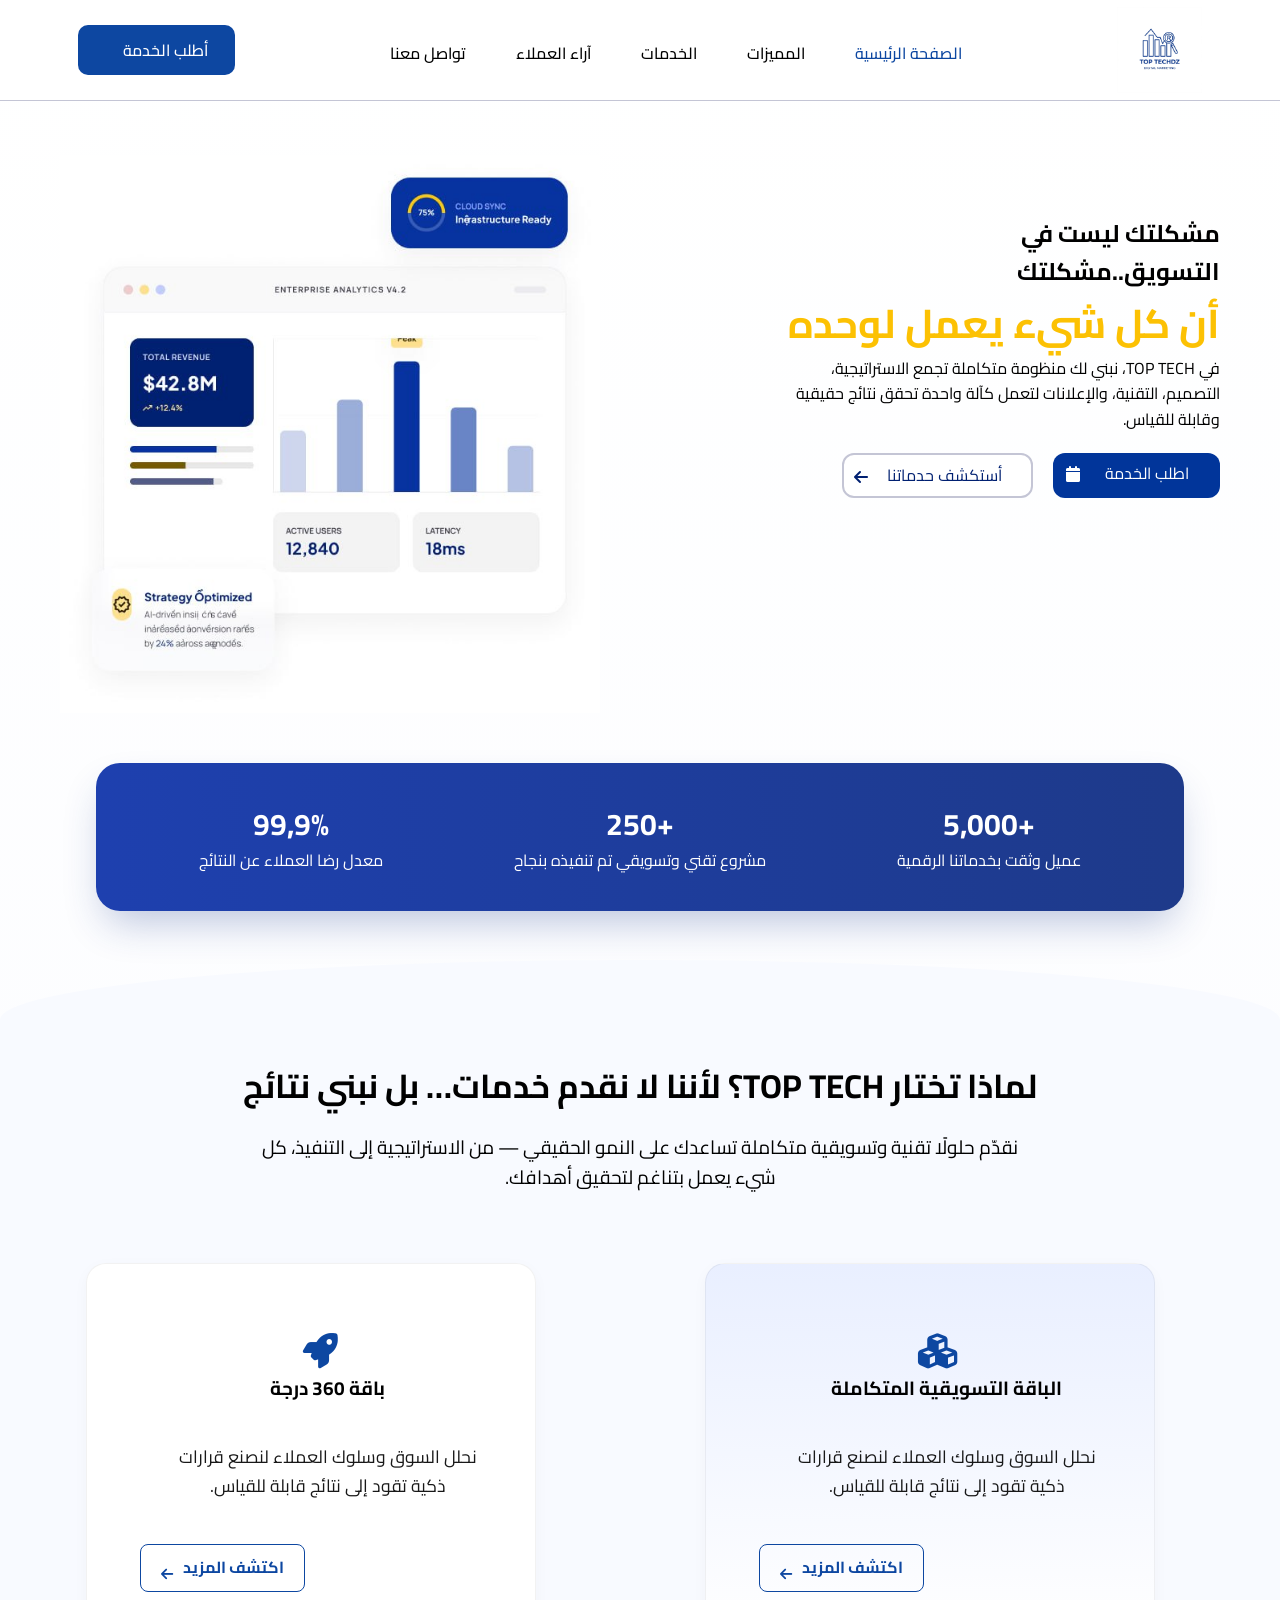
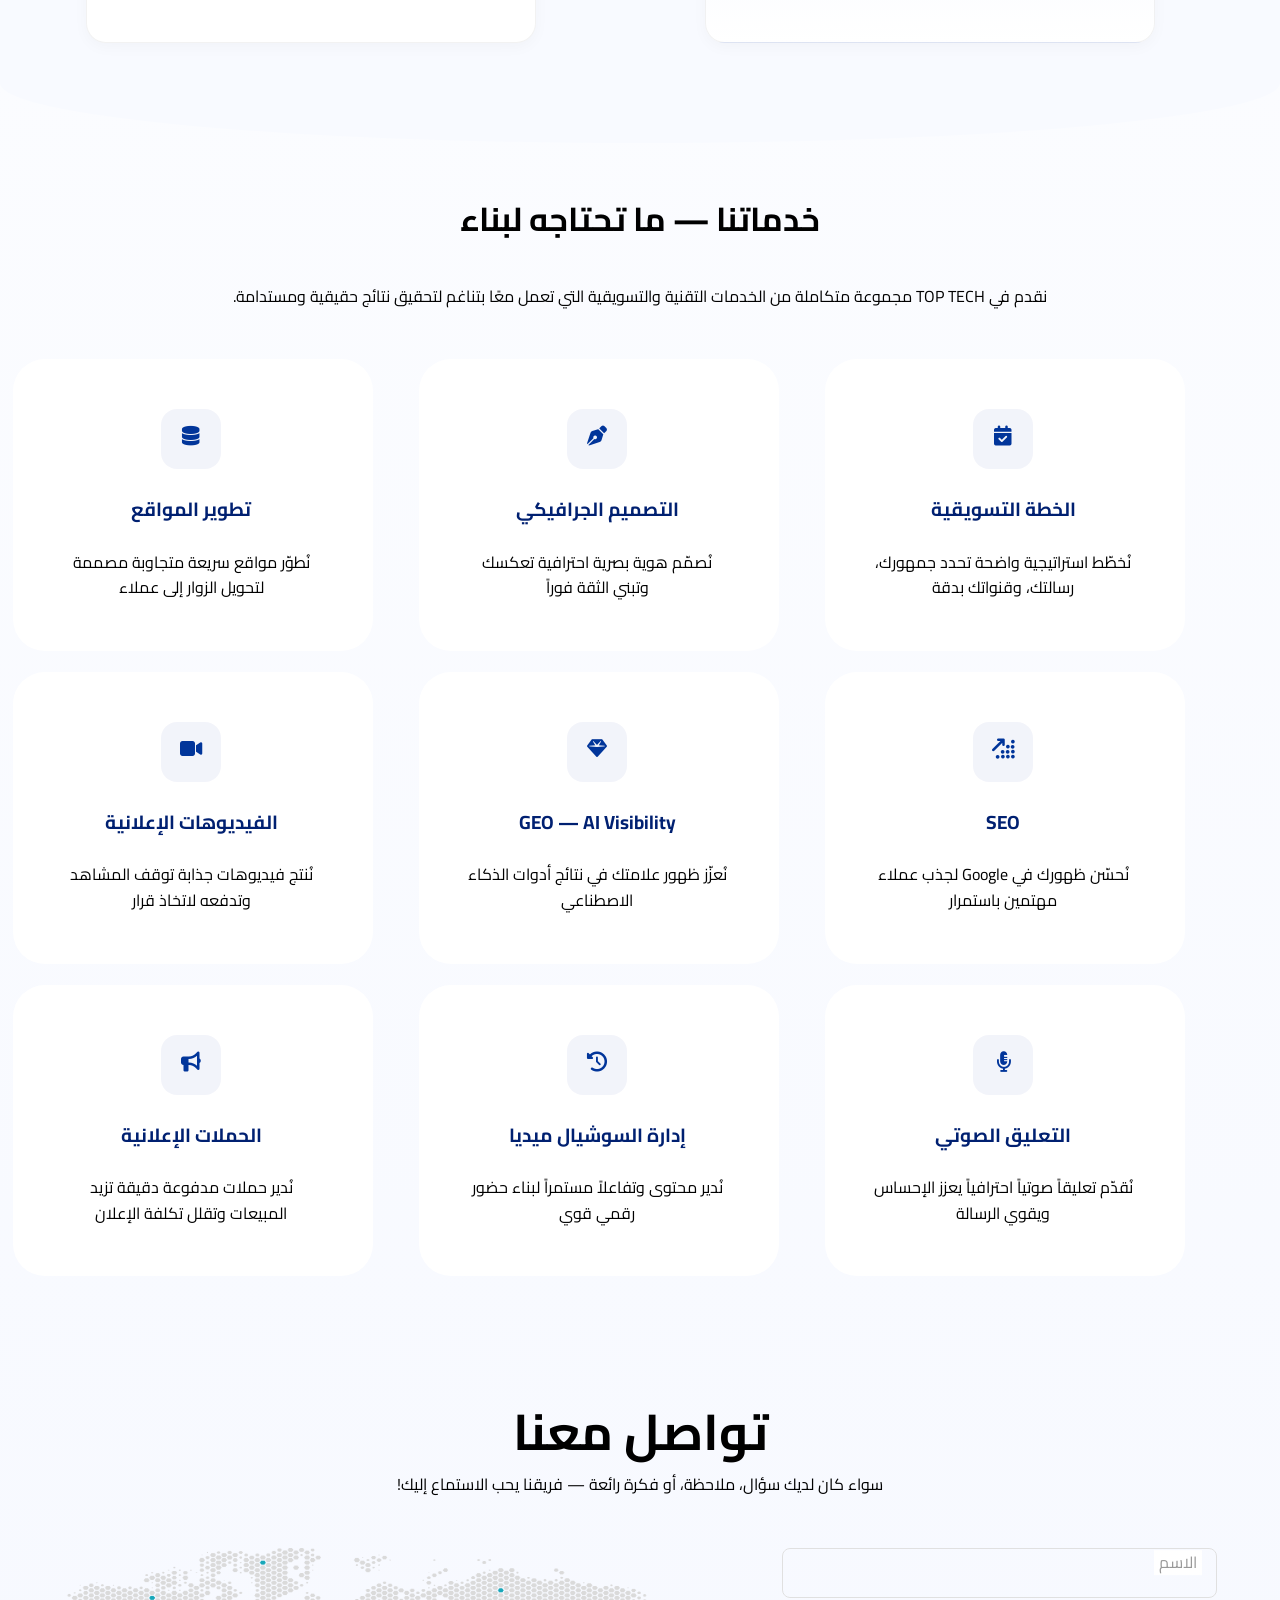
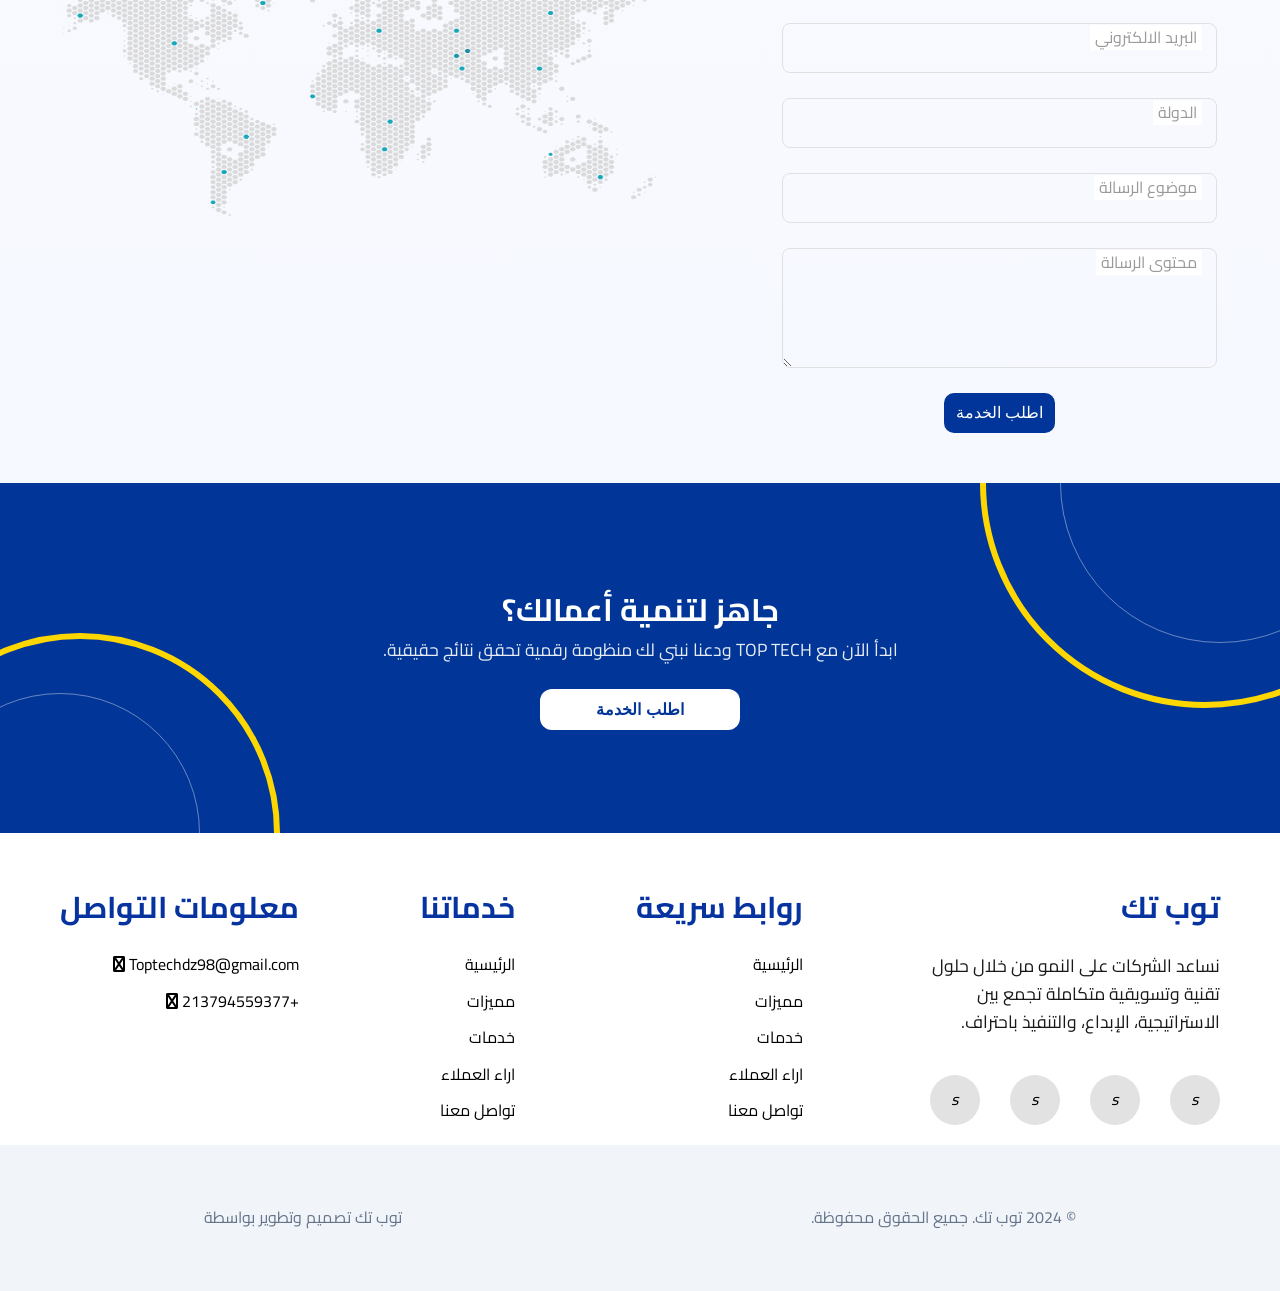
==== commit 3a49f0f8: "update text" ====
--- a/index.html
+++ b/index.html
@@ -68,13 +68,12 @@
     <p>نقدّم حلولًا تقنية وتسويقية متكاملة تساعدك على النمو الحقيقي — من الاستراتيجية إلى التنفيذ، كل شيء يعمل بتناغم لتحقيق أهدافك.</p>
     <section class="content ">
         <div class="active">
-<i class="fa-solid fa-map"></i>
+            <i class="fa-solid fa-cubes"></i>
             <span>الباقة التسويقية المتكاملة</span>
             <p>نحلل السوق وسلوك العملاء لنصنع قرارات ذكية تقود إلى نتائج قابلة للقياس.</p>
             <a href="#" class="card-btn">اكتشف المزيد <i class="fa-solid fa-arrow-left"></i></a>
         </div>
-        <div>
-        <i class="fa-solid fa-chart-line"></i>
+        <div><i class="fa-solid fa-rocket"></i>
             <span>باقة 360 درجة</span>
             <p>نحلل السوق وسلوك العملاء لنصنع قرارات ذكية تقود إلى نتائج قابلة للقياس.</p>
             <a href="#" class="card-btn">اكتشف المزيد <i class="fa-solid fa-arrow-left"></i></a>
@@ -87,64 +86,71 @@
 معًا بتناغم لتحقيق نتائج حقيقية ومستدامة.</p>
 <div class="cotnent">
     <div class="service">
-   <i class="fa-solid fa-chart-line"></i>
-        <span class="title">التصميم الجرافيكي</span>
-        <p>نبني هوية بصرية قوية تعكس علامتك وتجذب
-جمهورك.</p>
-    </div>
-    <div class="service">
-   <i class="fa-solid fa-chart-line"></i>
-        <span class="title">التصميم الجرافيكي</span>
-        <p>نبني هوية بصرية قوية تعكس علامتك وتجذب
-جمهورك.</p>
-    </div>
-    <div class="service">
-   <i class="fa-solid fa-chart-line"></i>
-        <span class="title">التصميم الجرافيكي</span>
-        <p>نبني هوية بصرية قوية تعكس علامتك وتجذب
-جمهورك.</p>
-    </div>
-    <div class="service">
-   <i class="fa-solid fa-chart-line"></i>
-        <span class="title">التصميم الجرافيكي</span>
-        <p>نبني هوية بصرية قوية تعكس علامتك وتجذب
-جمهورك.</p>
-    </div>
-    <div class="service">
-   <i class="fa-solid fa-chart-line"></i>
-        <span class="title">التصميم الجرافيكي</span>
-        <p>نبني هوية بصرية قوية تعكس علامتك وتجذب
-جمهورك.</p>
-    </div>
-    <div class="service">
-   <i class="fa-solid fa-chart-line"></i>
-        <span class="title">التصميم الجرافيكي</span>
-        <p>نبني هوية بصرية قوية تعكس علامتك وتجذب
-جمهورك.</p>
-    </div>
-    <div class="service">
-   <i class="fa-solid fa-chart-line"></i>
-        <span class="title">التصميم الجرافيكي</span>
-        <p>نبني هوية بصرية قوية تعكس علامتك وتجذب
-جمهورك.</p>
-    </div>
-    <div class="service">
-   <i class="fa-solid fa-user"></i>
-        <span class="title">التصميم الجرافيكي</span>
-        <p>نبني هوية بصرية قوية تعكس علامتك وتجذب
-جمهورك.</p>
-    </div>
-    <div class="service">
-   <i class="fa-solid fa-chart-line"></i>
-        <span class="title">التصميم الجرافيكي</span>
-        <p>نبني هوية بصرية قوية تعكس علامتك وتجذب
-جمهورك.</p>
-    </div>
-</div>
-</section>
- <section class="users reveal">
+        <i class="fa-solid fa-calendar-check"></i>
+        <span class="title">الخطة التسويقية</span>
+    <p>نُخطّط استراتيجية واضحة تحدد جمهورك، رسالتك، وقنواتك بدقة
+</p>
+    </div>
+    <div class="service"><i class="fa-solid fa-pen-nib"></i>
+   <span class="title">التصميم الجرافيكي</span>
+   <p>نُصمّم هوية بصرية احترافية تعكسك وتبني الثقة فوراً
+</p>
+    </div>
+    <div class="service"> <i class="fa-solid fa-database"></i>
+<span class="title">  تطوير المواقع</span>
+<p> نُطوّر مواقع سريعة متجاوبة مصممة لتحويل الزوار إلى عملاء
+ </p>
+        </div>
+
+    <div class="service"> 
+<i class="fa-solid fa-arrow-up-right-dots"></i>
+<span class="title">SEO  </span>
+<p>  نُحسّن ظهورك في Google لجذب عملاء مهتمين باستمرار
+</p>
+        </div>
+
+    <div class="service"> <i class="fa-solid fa-gem"></i>
+<span class="title"> GEO — AI Visibility
+ </span>
+<p>نُعزّز ظهور علامتك في نتائج أدوات الذكاء الاصطناعي
+  </p>
+        </div>
+
+    <div class="service"> <i class="fa-solid fa-video"></i>
+<span class="title">الفيديوهات الإعلانية
+  </span>
+<p> نُنتج فيديوهات جذابة توقف المشاهد وتدفعه لاتخاذ قرار
+ </p>
+        </div>
+
+    <div class="service"> 
+<i class="fa-solid fa-microphone-lines"></i>
+<span class="title">  التعليق الصوتي
+</span>
+<p> نُقدّم تعليقاً صوتياً احترافياً يعزز الإحساس ويقوي الرسالة
+ </p>
+        </div>
+
+    <div class="service"> 
+<i class="fa-solid fa-clock-rotate-left"></i>
+<span class="title">  إدارة السوشيال ميديا
+</span>
+<p>نُدير محتوى وتفاعلاً مستمراً لبناء حضور رقمي قوي
+  </p>
+        </div>
+
+    <div class="service"> 
+<i class="fa-solid fa-bullhorn"></i>
+<span class="title"> الحملات الإعلانية
+ </span>
+<p>نُدير حملات مدفوعة دقيقة تزيد المبيعات وتقلل تكلفة الإعلان  </p>
+        </div>
+
+</div>
+</section>
+ <!-- <section class="users reveal">
     <span class="title">ماذا يقول مستخدمونا عن Top Tech</span>
-</section>
+</section> -->
 <section class="contact-us reveal">
     <span class="title">تواصل معنا</span>
     <p>سواء كان لديك سؤال، ملاحظة، أو فكرة رائعة — فريقنا يحب الاستماع إليك!</p>
--- a/css/style.css
+++ b/css/style.css
@@ -263,6 +263,8 @@
     display: flex;
     flex-direction: column;
     gap: 25px;
+    
+    width: 360px;
 }
 .services .cotnent  .service i{
         display: block;
